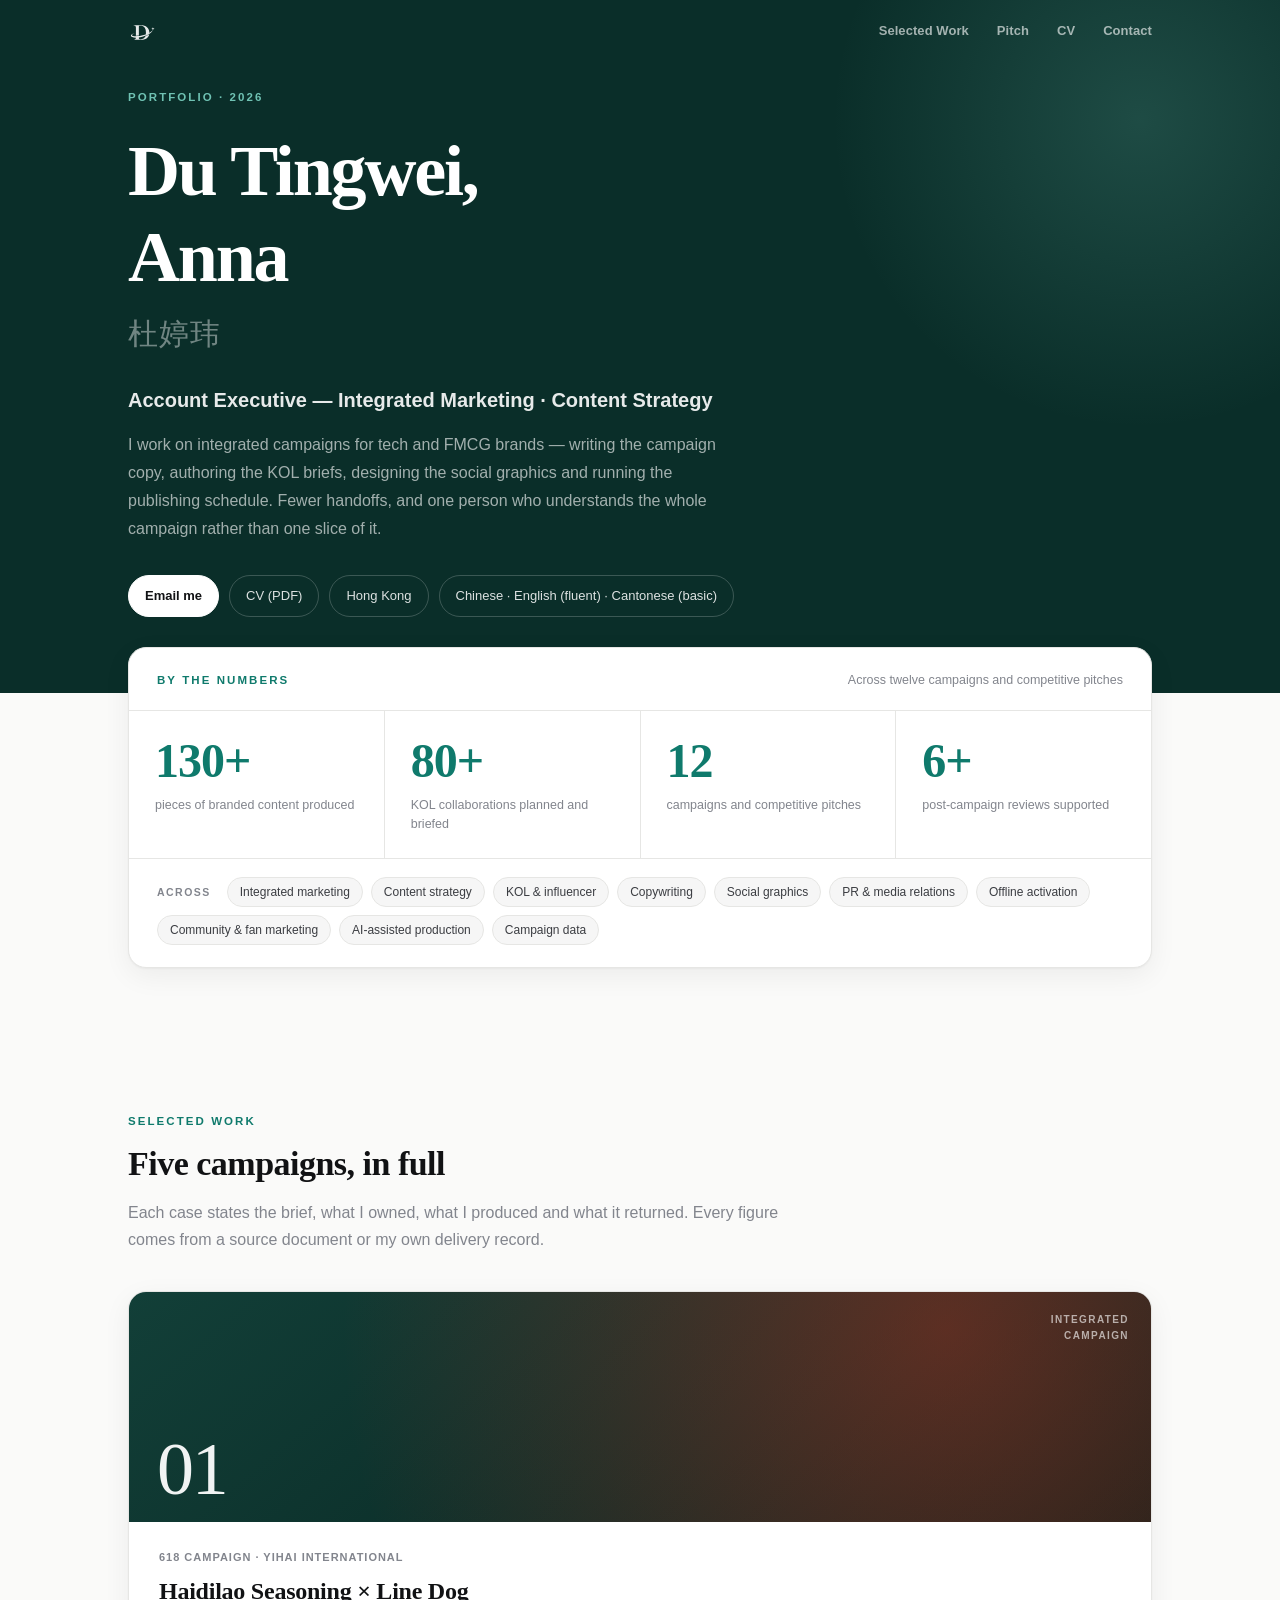
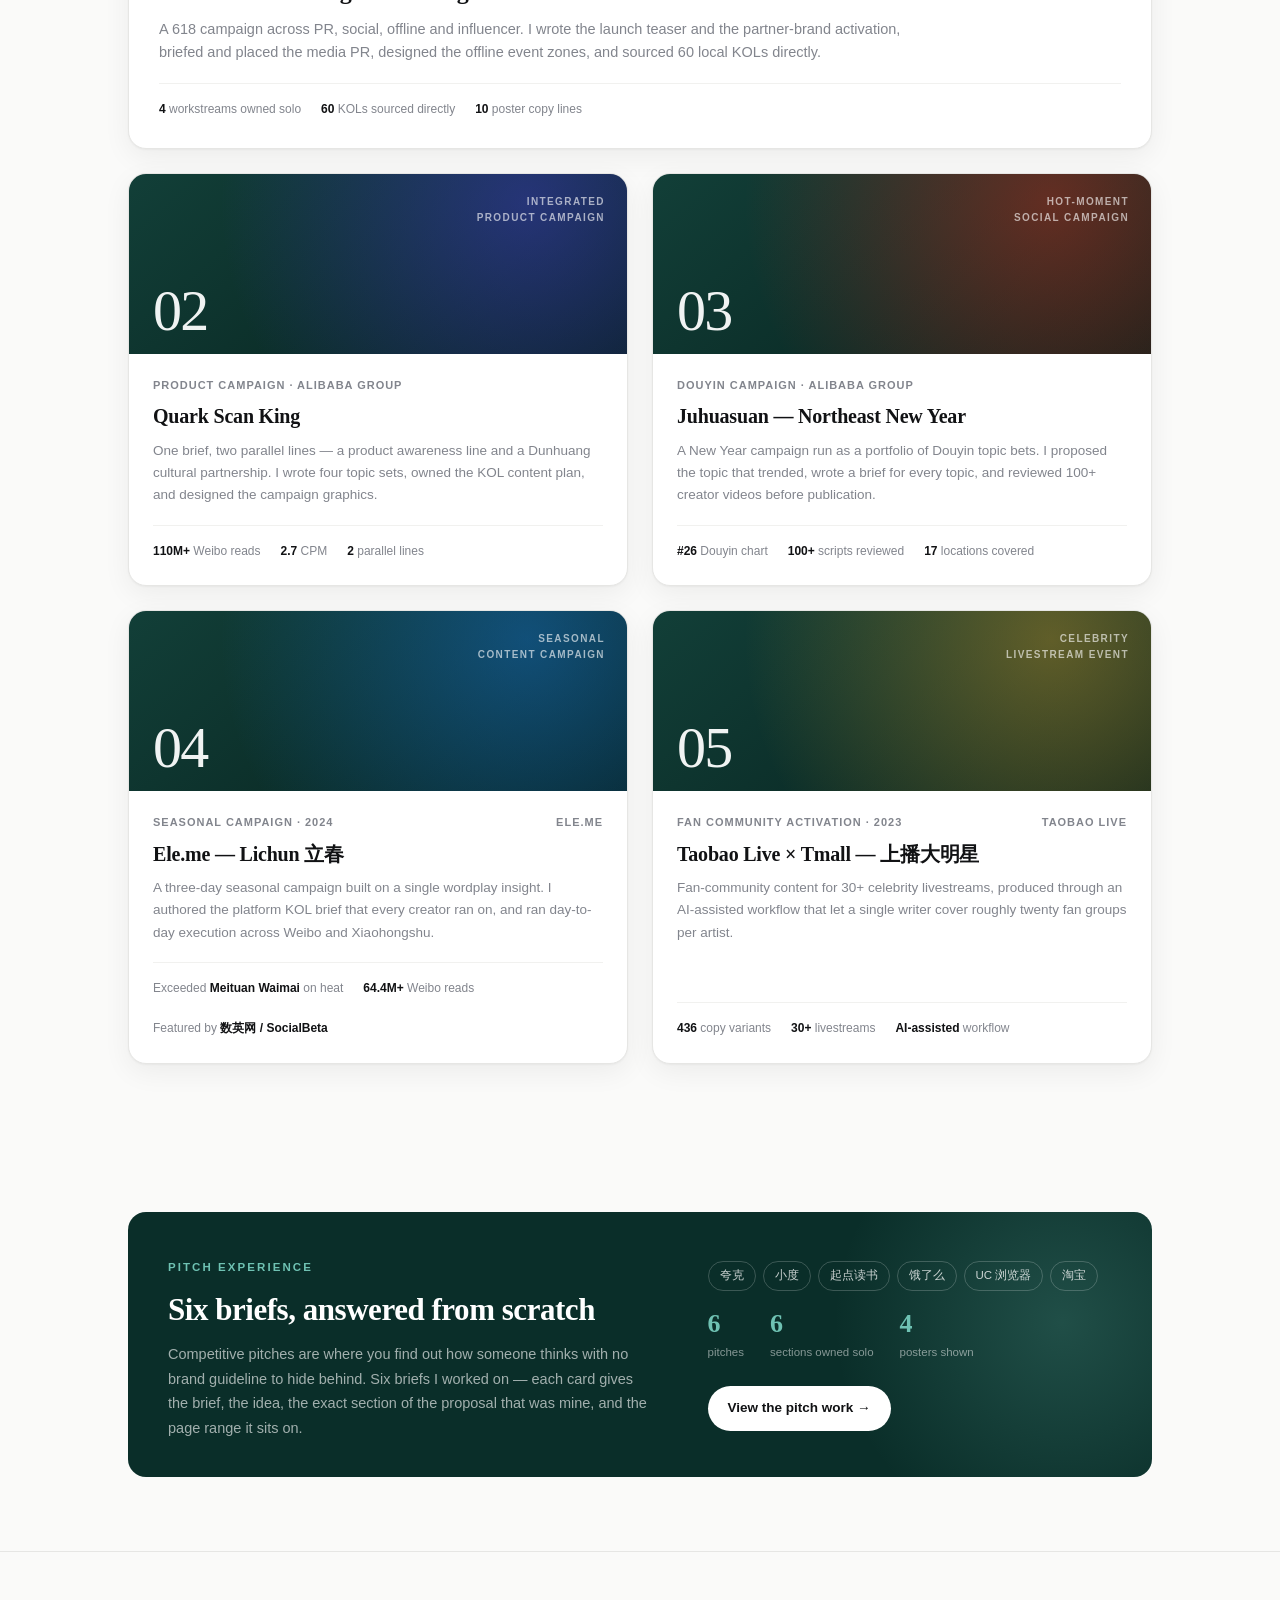
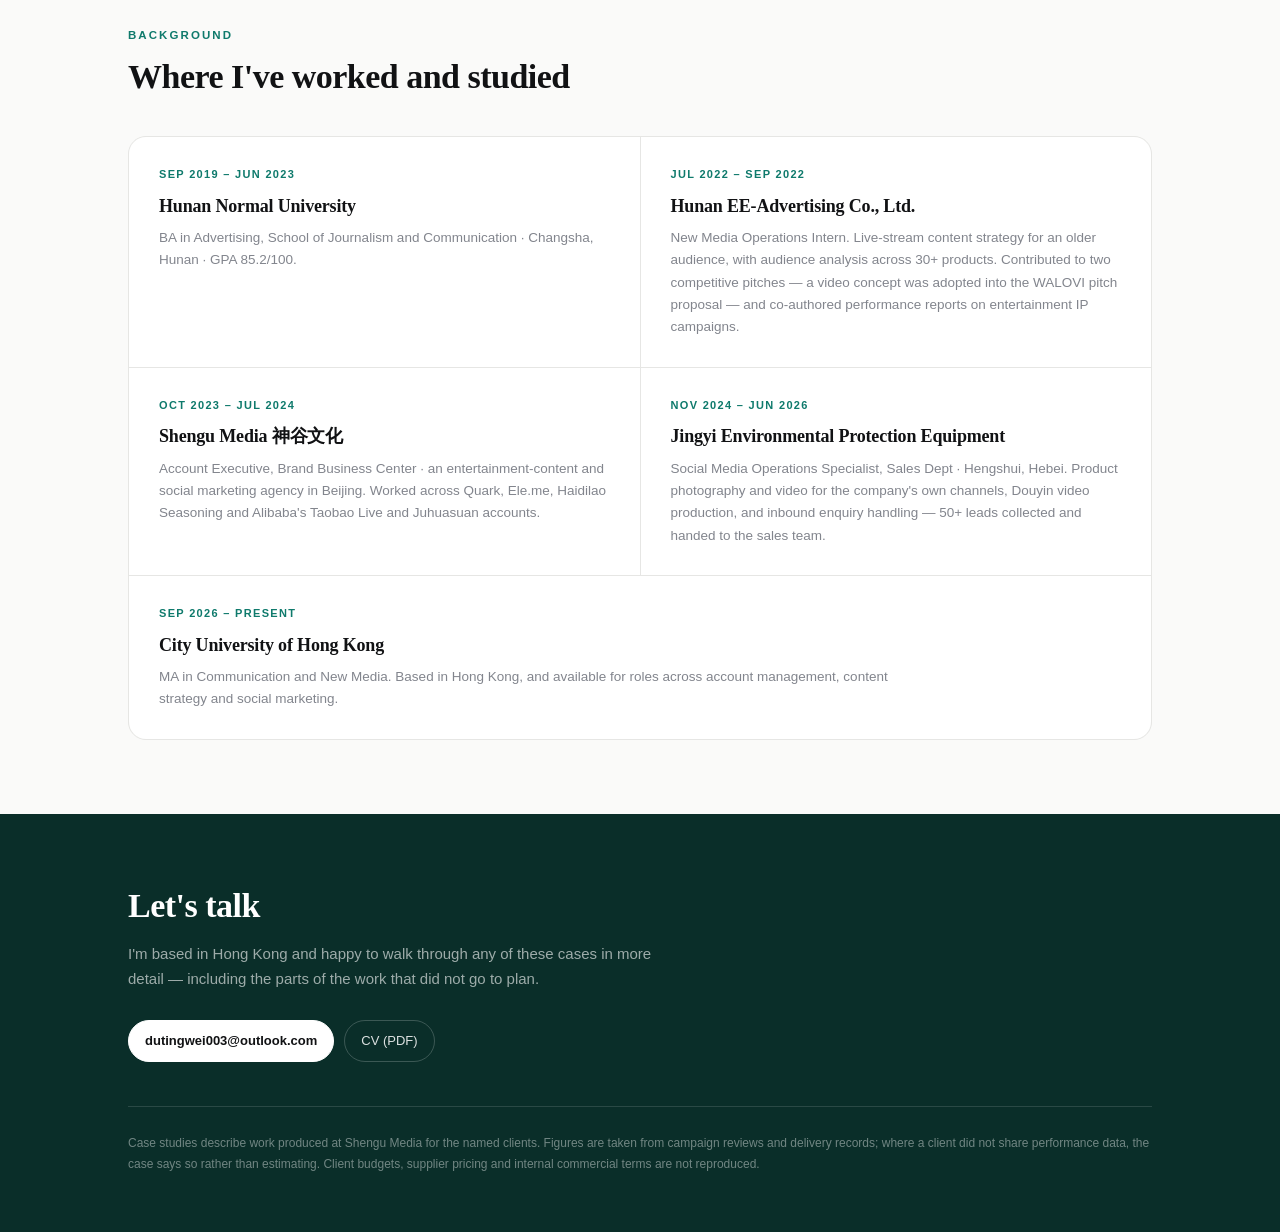
==== website/index.html @ 3f2ba8ce "Add portfolio pages, CV download and SEO metadata" ====
<!DOCTYPE html>
<html lang="en">
<head>
<meta charset="utf-8">
<meta name="viewport" content="width=device-width, initial-scale=1">
<meta name="theme-color" content="#0A2E29">
<title>Du Tingwei, Anna — Integrated Marketing &amp; Content Strategy</title>
<link rel="icon" type="image/svg+xml" href="assets/favicon.svg">
<meta name="description" content="Portfolio of integrated marketing and content strategy work — five campaigns in full, plus six competitive pitches. Based in Hong Kong.">
<link rel="canonical" href="https://fenghuan001.github.io/dtw.pro/">
<meta property="og:url" content="https://fenghuan001.github.io/dtw.pro/">
<meta property="og:type" content="website">
<meta property="og:site_name" content="Du Tingwei, Anna">
<meta property="og:title" content="Du Tingwei, Anna — Integrated Marketing & Content Strategy">
<meta property="og:description" content="Portfolio of integrated marketing and content strategy work — five campaigns in full, plus six competitive pitches. Based in Hong Kong.">
<meta property="og:image" content="https://fenghuan001.github.io/dtw.pro/assets/og-card.jpg">
<meta property="og:image:width" content="1200">
<meta property="og:image:height" content="630">
<meta property="og:image:alt" content="Du Tingwei, Anna — Account Executive, Integrated Marketing and Content Strategy">
<meta name="twitter:card" content="summary_large_image">
<meta name="twitter:title" content="Du Tingwei, Anna — Integrated Marketing & Content Strategy">
<meta name="twitter:description" content="Portfolio of integrated marketing and content strategy work — five campaigns in full, plus six competitive pitches. Based in Hong Kong.">
<meta name="twitter:image" content="https://fenghuan001.github.io/dtw.pro/assets/og-card.jpg">
<style>
:root{
  --bg:#FAFAF9; --ink:#111214; --ink-2:#3B3D42; --muted:#82858D;
  --line:#E6E6E4; --card:#FFFFFF; --accent:#0F7A6C;
  --pine:#0A2E29; --pine-2:#0F3D36; --pine-accent:#0F7A6C; --pine-accent-2:#0A5B50;
  --pine-soft:#E9F3F0; --pine-key:#6FC2B3;
  --radius:18px;

  --shadow:0 1px 2px rgba(17,18,20,.04), 0 8px 28px rgba(17,18,20,.06);
  --font-display:Georgia,'Times New Roman','Microsoft YaHei','PingFang SC','Hiragino Sans GB','Songti SC',serif;
  --font-sans:-apple-system,BlinkMacSystemFont,'Segoe UI','Microsoft YaHei','PingFang SC','Hiragino Sans GB','Noto Sans CJK SC',sans-serif;
}
*,*::before,*::after{box-sizing:border-box}
html{-webkit-text-size-adjust:100%;scroll-behavior:smooth}

body{margin:0;background:var(--bg);color:var(--ink-2);font-family:var(--font-sans);font-size:16px;line-height:1.7;-webkit-font-smoothing:antialiased}
img{max-width:100%;display:block}
.wrap{max-width:1080px;margin:0 auto;padding:0 28px}
h1,h2,h3,h4{font-family:var(--font-display);color:var(--ink);font-weight:700;line-height:1.2;margin:0}
h1{font-size:clamp(38px,6vw,72px);letter-spacing:-.03em}
h2{font-size:clamp(24px,3vw,34px);letter-spacing:-.015em}
h3{font-size:19px;letter-spacing:-.01em}
p{margin:0 0 16px}
.eyebrow{font-family:var(--font-sans);font-size:11.5px;font-weight:700;letter-spacing:.18em;text-transform:uppercase;color:var(--accent)}
section{padding:74px 0}
section+section{border-top:1px solid var(--line)}
.sec-head{margin-bottom:38px}
.sec-head .eyebrow{display:block;margin-bottom:12px}
.sec-head p{max-width:680px;margin-top:14px;color:var(--muted)}

/* ---------- HERO (dark) ---------- */
.hero{background:var(--pine);color:#fff;padding:92px 0 76px;position:relative;overflow:hidden}
.hero::after{content:"";position:absolute;right:-180px;top:-200px;width:640px;height:640px;background:radial-gradient(circle at 50% 50%,rgba(111,194,179,.20),transparent 68%);pointer-events:none}
.hero .eyebrow{color:var(--pine-key);display:block;margin-bottom:20px}
.hero h1{color:#fff;max-width:14ch}
.hero .zh{font-family:var(--font-display);font-size:clamp(20px,2.6vw,30px);color:rgba(255,255,255,.42);margin-top:8px;letter-spacing:.04em}
.role{font-size:clamp(16px,1.9vw,20px);color:rgba(255,255,255,.9);margin-top:26px;font-weight:600;line-height:1.5}
.hero-lede{font-size:16px;color:rgba(255,255,255,.62);max-width:620px;margin-top:16px;line-height:1.75}
.contact{display:flex;flex-wrap:wrap;gap:10px;margin-top:32px}
.contact a,.contact span{
  font-size:13px;padding:9px 16px;border-radius:999px;border:1px solid rgba(255,255,255,.2);
  color:rgba(255,255,255,.86);text-decoration:none;transition:background .2s ease,border-color .2s ease;
}
.contact a:hover{background:rgba(255,255,255,.1);border-color:rgba(255,255,255,.4)}
.contact a.primary{background:#fff;color:var(--ink);border-color:#fff;font-weight:600}
.contact a.primary:hover{background:rgba(255,255,255,.88)}

/* ---------- NUMBERS ---------- */
.numbers{padding:0 0 70px}
.num-band{background:var(--card);border:1px solid var(--line);border-radius:var(--radius);box-shadow:var(--shadow);overflow:hidden;margin-top:-46px}
.num-head{padding:22px 28px 18px;display:flex;justify-content:space-between;align-items:baseline;gap:16px;flex-wrap:wrap}
.num-head .eyebrow{display:block}
.num-head .hint{font-size:12.5px;color:var(--muted)}
.num-grid{display:grid;grid-template-columns:repeat(4,1fr);gap:1px;background:var(--line);border-top:1px solid var(--line);border-bottom:1px solid var(--line)}
.num{background:var(--card);padding:26px 26px 24px}
.num b{display:block;font-family:var(--font-display);font-size:clamp(32px,4.2vw,48px);line-height:1;color:var(--accent);letter-spacing:-.02em}
.num span{display:block;font-size:12.5px;color:var(--muted);line-height:1.55;margin-top:11px}
.num-scope{padding:18px 28px 22px;display:flex;flex-wrap:wrap;gap:8px;align-items:center}
.num-scope .sl{font-size:10.5px;font-weight:700;letter-spacing:.14em;text-transform:uppercase;color:var(--muted);margin-right:8px}
.sc{font-size:12px;padding:5px 12px;border-radius:999px;background:rgba(0,0,0,.035);border:1px solid var(--line);color:var(--ink-2);line-height:1.5}

@media(max-width:900px){
  .wrap{padding:0 22px}
  section{padding:56px 0}
  .hero{padding:68px 0 64px}
  .num-grid{grid-template-columns:1fr 1fr}
  .num-band{margin-top:-34px}
}
@media(max-width:460px){ .num-grid{grid-template-columns:1fr} .num{padding:20px 22px} }
</style>
</head>
<body>
<div id="sp" aria-hidden="true"></div>
<style id="plcss">
.sr-only{position:absolute;width:1px;height:1px;padding:0;overflow:hidden;clip-path:inset(50%)}
#page-loader{position:fixed;inset:0;z-index:1000;display:grid;place-content:center;background:var(--pine);opacity:0;visibility:hidden;pointer-events:none;transition:opacity .42s ease,visibility .42s ease}
#page-loader.show{opacity:1;visibility:visible;pointer-events:auto}
#page-loader::after{content:"";position:absolute;right:-120px;top:-140px;width:420px;height:420px;background:radial-gradient(circle at 50% 50%,rgba(111,194,179,.15),transparent 68%);pointer-events:none}
#page-loader .brand-logo{width:min(44vw,168px);height:auto;display:block;overflow:visible;position:relative}
#pl-star{transform:translate(1117px,479px)}
@media(prefers-reduced-motion:reduce){#page-loader{transition:none}}
@media print{#page-loader{display:none!important}}
</style>
<div id="page-loader">
  <span class="sr-only" role="status">Loading</span>
  <svg class="brand-logo" xmlns="http://www.w3.org/2000/svg" viewBox="0 0 1254 1254" fill="#ffffff" role="img" aria-label="Du Tingwei">
    <defs>
      <clipPath id="pl-lc"><rect x="345" y="760" width="151" height="150"/></clipPath>
      <clipPath id="pl-rc"><rect x="750" y="600" width="240" height="270"/></clipPath>
      <mask id="pl-os" maskUnits="userSpaceOnUse" x="0" y="0" width="1254" height="1254" style="mask-type:luminance">
        <rect width="1254" height="1254" fill="white"/>
        <path clip-path="url(#pl-lc)" d="M 351 815 C 544 817 864 743 1027 616" fill="none" stroke="black" stroke-width="36"/>
        <path clip-path="url(#pl-rc)" d="M 351 883 C 577 888 912 773 1058 630" fill="none" stroke="black" stroke-width="36"/>
      </mask>
    </defs>
    <path mask="url(#pl-os)" fill-rule="evenodd" d="M 252 325 L 578 325 C 808 325 950 444 956 650 C 961 854 832 978 590 978 L 249 978 L 249 971 C 327 957 354 938 354 869 L 354 423 C 354 362 330 341 252 333 Z M 487 398 L 487 891 C 487 936 508 952 575 952 C 717 952 803 857 803 652 C 803 450 717 347 579 347 L 528 347 C 497 347 487 362 487 398 Z"/>
    <path d="M 341 644 C 236 683 132 735 129 786 C 123 849 218 881 351 883 C 577 888 912 773 1058 630 C 1088 599 1099 566 1101 538 C 1083 569 1058 591 1027 616 C 864 743 544 817 351 815 C 244 814 183 806 178 782 C 171 752 244 694 336 651 Q 342 648 341 644 Z"/>
    <g id="pl-star"><g transform="translate(-1117 -479)"><path d="M 1117 403 C 1109 458 1099 469 1045 478 C 1098 485 1109 498 1117 551 C 1125 498 1136 486 1190 479 C 1136 471 1126 458 1117 403 Z"/></g></g>
  </svg>
</div>
<script>
(function(){
  var loader = document.getElementById('page-loader');
  if(!loader) return;
  var star = document.getElementById('pl-star');
  var reduce = window.matchMedia ? matchMedia('(prefers-reduced-motion: reduce)') : { matches:false };
  var ORBIT = 1600, GRACE = 420;
  var route = document.createElementNS('http://www.w3.org/2000/svg','path');
  route.setAttribute('d','M1117 479 C1060 310 330 510 155 780 C85 965 1080 790 1117 479 Z');
  var len = 0; try { len = route.getTotalLength(); } catch(e){}
  var frame = 0, showAt = 0, ready = false, shown = false, finishAt = Infinity;

  function rest(){ if(star) star.style.transform = 'translate(1117px,479px)'; }
  function hide(){
    if(!shown){ loader.style.display = 'none'; document.body.setAttribute('aria-busy','false'); return; }
    shown = false; cancelAnimationFrame(frame); rest();
    loader.classList.remove('show');
    document.body.setAttribute('aria-busy','false');
  }
  function tick(now){
    if(!shown) return;
    if(reduce.matches){ rest(); if(ready) hide(); else frame = requestAnimationFrame(tick); return; }
    if(ready && now >= finishAt){ hide(); return; }
    if(len){
      var p = route.getPointAtLength(((now - showAt) % ORBIT) / ORBIT * len);
      star.style.transform = 'translate(' + p.x + 'px,' + p.y + 'px)';
    }
    frame = requestAnimationFrame(tick);
  }
  function show(){
    if(shown || ready) return;
    shown = true; showAt = performance.now();
    loader.classList.add('show');
    document.body.setAttribute('aria-busy','true');
    if(reduce.matches) rest(); else frame = requestAnimationFrame(tick);
  }
  function done(){
    ready = true;
    if(!shown){ loader.style.display = 'none'; document.body.setAttribute('aria-busy','false'); return; }
    // let the star finish the orbit it is currently on, rather than cutting it off
    var el = performance.now() - showAt;
    finishAt = showAt + Math.max(1, Math.ceil(el / ORBIT)) * ORBIT;
    if(reduce.matches) hide(); else frame = requestAnimationFrame(tick);
  }
  window.finishLogoLoading = done;

  // only appear when the page is actually slow
  setTimeout(function(){ if(!ready) show(); }, GRACE);
  if(document.readyState === 'complete') done();
  else window.addEventListener('load', done, { once:true });
  document.addEventListener('visibilitychange', function(){ if(!document.hidden && shown && ready) hide(); });
})();
</script>
<style id="uibar">#sp{position:fixed;top:0;left:0;height:3px;width:0;background:linear-gradient(90deg,var(--pine-accent),var(--pine-key));z-index:999;pointer-events:none;transition:width .08s linear}
@media print{#sp{display:none!important}.footer{background:#fff!important;border-top:1px solid #ccc!important}}</style>
<style id="tbcss">
:root{--tb-h:58px;--tb-ink:#ffffff}
html{scroll-behavior:smooth}
[id]{scroll-margin-top:calc(var(--tb-h) + 18px)}
#tb{position:fixed;top:3px;left:0;right:0;z-index:120;transition:background .3s ease,box-shadow .3s ease}
#tb .in{max-width:1080px;margin:0 auto;padding:0 28px;height:var(--tb-h);display:flex;align-items:center;justify-content:space-between;gap:20px}
#tb .brand{display:flex;align-items:center;gap:11px;color:var(--tb-ink);text-decoration:none;flex:0 0 auto;opacity:.9;transition:opacity .2s ease}
#tb a.brand:hover{opacity:1}
#tb .mark{display:block;width:28px;height:28px;color:var(--tb-ink);transition:transform .45s cubic-bezier(.3,.9,.3,1)}
#tb a.brand:hover .mark{transform:rotate(-10deg)}
#tb .nav{display:flex;align-items:center;gap:clamp(13px,2.6vw,28px);font-size:13px;font-weight:600;letter-spacing:.005em}
#tb .nav a{color:var(--tb-ink);opacity:.62;text-decoration:none;padding:5px 0;border-bottom:1.5px solid transparent;transition:opacity .18s ease,border-color .18s ease;white-space:nowrap}
#tb .nav a:hover{opacity:1;border-bottom-color:currentColor}
#tb.stuck{background:var(--pine);box-shadow:0 1px 0 rgba(0,0,0,.16),0 8px 26px rgba(10,46,41,.22)}
#tb.stuck .brand,#tb.stuck .nav a{color:#fff}
#tb.stuck .nav a{opacity:.72}
#tb.stuck .nav a:hover{opacity:1}
.hero{padding-top:calc(var(--tb-h) + 30px)}
@media(max-width:520px){ #tb .in{padding:0 20px;gap:12px} #tb .mark{width:24px;height:24px} #tb .nav{font-size:12px} #tb .nav a{padding:4px 0} }
@media print{ #tb{display:none!important} .hero{padding-top:0!important} }
</style>
<div id="tb">
  <div class="in">
    <span class="brand" role="img" aria-label="Du Tingwei — personal mark"><svg class="mark" viewBox="0 0 1254 1254" fill="currentColor" aria-hidden="true" focusable="false"><defs><clipPath id="tbm-l"><rect x="345" y="760" width="151" height="150"/></clipPath><clipPath id="tbm-r"><rect x="750" y="600" width="240" height="270"/></clipPath><mask id="tbm-o" maskUnits="userSpaceOnUse" x="0" y="0" width="1254" height="1254" style="mask-type:luminance"><rect width="1254" height="1254" fill="white"/><path clip-path="url(#tbm-l)" d="M 351 815 C 544 817 864 743 1027 616" fill="none" stroke="black" stroke-width="36"/><path clip-path="url(#tbm-r)" d="M 351 883 C 577 888 912 773 1058 630" fill="none" stroke="black" stroke-width="36"/></mask></defs><path mask="url(#tbm-o)" fill-rule="evenodd" d="M 252 325 L 578 325 C 808 325 950 444 956 650 C 961 854 832 978 590 978 L 249 978 L 249 971 C 327 957 354 938 354 869 L 354 423 C 354 362 330 341 252 333 Z M 487 398 L 487 891 C 487 936 508 952 575 952 C 717 952 803 857 803 652 C 803 450 717 347 579 347 L 528 347 C 497 347 487 362 487 398 Z"/><path d="M 341 644 C 236 683 132 735 129 786 C 123 849 218 881 351 883 C 577 888 912 773 1058 630 C 1088 599 1099 566 1101 538 C 1083 569 1058 591 1027 616 C 864 743 544 817 351 815 C 244 814 183 806 178 782 C 171 752 244 694 336 651 Q 342 648 341 644 Z"/><path d="M 1117 403 C 1109 458 1099 469 1045 478 C 1098 485 1109 498 1117 551 C 1125 498 1136 486 1190 479 C 1136 471 1126 458 1117 403 Z"/></svg></span>
    <nav class="nav" aria-label="Main">
      <a href="#work">Selected Work</a>
      <a href="pitch-experience.html">Pitch</a>
      <a href="anna-du-cv.pdf" download>CV</a>
      <a href="#contact">Contact</a>
    </nav>
  </div>
</div>
<script>
(function(){
  function init(){
    var tb = document.getElementById('tb');
    var hero = document.querySelector('.hero');
    if(!tb || !hero) return;
    var h = 0;
    function measure(){ h = hero.offsetHeight; }
    function upd(){
      if(window.scrollY > h - 74) tb.classList.add('stuck');
      else tb.classList.remove('stuck');
    }
    measure(); upd();
    window.addEventListener('scroll', upd, { passive:true });
    window.addEventListener('resize', function(){ measure(); upd(); });
  }
  if(document.readyState === 'loading') document.addEventListener('DOMContentLoaded', init);
  else init();
})();
</script>

<style>
/* ---------- CASE CARDS ---------- */
.cases{display:grid;grid-template-columns:1fr 1fr;gap:24px}
.case{display:flex;flex-direction:column;background:var(--card);border:1px solid var(--line);border-radius:var(--radius);overflow:hidden;box-shadow:var(--shadow);text-decoration:none;color:inherit;transition:transform .25s ease, box-shadow .25s ease}
.case:hover{transform:translateY(-3px);box-shadow:0 2px 4px rgba(17,18,20,.05), 0 18px 44px rgba(17,18,20,.11)}
.case.pending{cursor:default}
.case.pending:hover{transform:none;box-shadow:var(--shadow)}
.case-thumb{height:180px;position:relative;background:linear-gradient(140deg,#123F38,#06201C);overflow:hidden}
.case-thumb::before{content:"";position:absolute;inset:0;background:radial-gradient(circle at 80% 16%, var(--tint), transparent 72%)}
.case-num{position:absolute;left:24px;bottom:14px;font-family:var(--font-display);font-size:58px;line-height:1;color:rgba(255,255,255,.94);letter-spacing:-.03em;z-index:2}
.case-tag{position:absolute;right:22px;top:20px;font-size:10px;font-weight:700;letter-spacing:.14em;text-transform:uppercase;color:rgba(255,255,255,.62);z-index:2;text-align:right;max-width:52%;line-height:1.6}
.case-body{padding:22px 24px 24px;flex:1;display:flex;flex-direction:column}
.case-meta{font-size:11px;letter-spacing:.09em;text-transform:uppercase;color:var(--muted);font-weight:700;margin-bottom:9px;display:flex;justify-content:space-between;gap:12px;align-items:baseline}
.case-meta .soon{color:var(--accent);background:rgba(15,122,108,.10);padding:3px 9px;border-radius:999px;letter-spacing:.08em}
.case-body h3{font-size:20px;margin-bottom:10px;line-height:1.32}
.case-body p{font-size:13.5px;color:var(--muted);line-height:1.65;margin:0 0 18px;flex:1}
.case-stats{display:flex;gap:20px;flex-wrap:wrap;padding-top:15px;border-top:1px solid #F1F1EF}
.case-stats span{font-size:12px;color:var(--muted)}
.case-stats b{color:var(--ink);font-weight:700}
.case.wide{grid-column:1 / -1}
@media(min-width:901px){ .case.wide .case-thumb{height:150px} }

/* ---------- BACKGROUND ---------- */
.bg-grid{display:grid;grid-template-columns:1fr 1fr;gap:1px;background:var(--line);border:1px solid var(--line);border-radius:var(--radius);overflow:hidden}
.bg-item{background:var(--card);padding:28px 30px}
.bg-when{font-size:11px;letter-spacing:.12em;text-transform:uppercase;color:var(--accent);font-weight:700;margin-bottom:12px}
.bg-item h3{margin-bottom:10px;font-size:18px}
.bg-item p{font-size:13.5px;color:var(--muted);margin:0;line-height:1.65}
/* odd number of entries: let the last card span the full width instead of
   leaving an empty cell, which would show the grid's 1px line colour as a block */
.bg-item:last-child:nth-child(odd){grid-column:1 / -1}
.bg-item:last-child:nth-child(odd) p{max-width:780px}

/* ---------- FOOTER ---------- */
.foot{background:var(--pine);color:#fff;padding:72px 0 56px;margin-top:0}
.foot h2{color:#fff;margin-bottom:14px}
.foot .lead{color:rgba(255,255,255,.6);max-width:560px;font-size:15px;margin-bottom:28px}
.foot .contact{margin-top:0}
.foot .fine{margin-top:44px;padding-top:26px;border-top:1px solid rgba(255,255,255,.13);font-size:12px;color:rgba(255,255,255,.42);line-height:1.8}

@media(max-width:900px){
  .cases{grid-template-columns:1fr}
  .bg-grid{grid-template-columns:1fr}
}
.print-only{display:none}
@media print{
  .case,.bg-item,.num-band{opacity:1 !important;transform:none !important}
  .hero,.foot{background:#fff !important;color:#111 !important}
  .hero h1,.hero .zh,.foot h2{color:#111 !important}
  .hero-lede,.role,.foot .lead{color:#444 !important}
  .contact a,.contact span{color:#111 !important;border-color:rgba(17,18,20,.28) !important}
  .contact a.primary{background:#111 !important;border-color:#111 !important;color:#fff !important}
  .foot .fine{color:#666 !important;border-top-color:rgba(17,18,20,.15) !important}
  .print-only{display:inline !important}
  .hero .contact a.primary{display:none !important}
  .case-thumb,.foot,.hero{break-inside:avoid}
}
</style>

<header class="hero">
  <div class="wrap">
    <span class="eyebrow">Portfolio · 2026</span>
    <h1>Du Tingwei, Anna</h1>
    <div class="zh">杜婷玮</div>
    <div class="role">Account Executive — Integrated Marketing · Content Strategy</div>
    <p class="hero-lede">I work on integrated campaigns for tech and FMCG brands — writing the campaign copy, authoring the KOL briefs, designing the social graphics and running the publishing schedule. Fewer handoffs, and one person who understands the whole campaign rather than one slice of it.</p>
    <div class="contact">
      <a class="primary" href="mailto:dutingwei003@outlook.com">Email me</a>
      <span class="print-only">dutingwei003@outlook.com</span>
      <a href="anna-du-cv.pdf" download>CV (PDF)</a>
      <span>Hong Kong</span>
      <span>Chinese · English (fluent) · Cantonese (basic)</span>
    </div>
  </div>
</header>

<section class="numbers">
  <div class="wrap">
    <div class="num-band">
      <div class="num-head">
        <span class="eyebrow">By the numbers</span>
        <span class="hint">Across twelve campaigns and competitive pitches</span>
      </div>
      <div class="num-grid">
        <div class="num"><b>130+</b><span>pieces of branded content produced</span></div>
        <div class="num"><b>80+</b><span>KOL collaborations planned and briefed</span></div>
        <div class="num"><b>12</b><span>campaigns and competitive pitches</span></div>
        <div class="num"><b>6+</b><span>post-campaign reviews supported</span></div>
      </div>
      <div class="num-scope">
        <span class="sl">Across</span>
        <span class="sc">Integrated marketing</span>
        <span class="sc">Content strategy</span>
        <span class="sc">KOL &amp; influencer</span>
        <span class="sc">Copywriting</span>
        <span class="sc">Social graphics</span>
        <span class="sc">PR &amp; media relations</span>
        <span class="sc">Offline activation</span>
        <span class="sc">Community &amp; fan marketing</span>
        <span class="sc">AI-assisted production</span>
        <span class="sc">Campaign data</span>
      </div>
    </div>
  </div>
</section>
<style>
.case.feature{grid-column:1 / -1}
.case.feature .case-thumb{height:230px}
.case.feature .case-num{font-size:74px;left:28px;bottom:16px}
.case.feature .case-body{padding:26px 30px 28px}
.case.feature .case-body h3{font-size:24px}
.case.feature .case-body p{font-size:14.5px;max-width:760px}
@media(max-width:900px){ .case.feature .case-thumb{height:180px} .case.feature .case-num{font-size:56px} }
</style>

<section id="work">
  <div class="wrap">
    <div class="sec-head">
      <span class="eyebrow">Selected Work</span>
      <h2>Five campaigns, in full</h2>
      <p>Each case states the brief, what I owned, what I produced and what it returned. Every figure comes from a source document or my own delivery record.</p>
    </div>

    <div class="cases">

      <a class="case feature" href="haidilao-case.html">
        <div class="case-thumb" style="--tint:rgba(216,53,31,.40)">
          <span class="case-tag">Integrated<br>Campaign</span>
          <span class="case-num">01</span>
        </div>
        <div class="case-body">
          <div class="case-meta"><span>618 campaign · Yihai International</span></div>
          <h3>Haidilao Seasoning × Line Dog</h3>
          <p>A 618 campaign across PR, social, offline and influencer. I wrote the launch teaser and the partner-brand activation, briefed and placed the media PR, designed the offline event zones, and sourced 60 local KOLs directly.</p>
          <div class="case-stats">
            <span><b>4</b> workstreams owned solo</span>
            <span><b>60</b> KOLs sourced directly</span>
            <span><b>10</b> poster copy lines</span>
          </div>
        </div>
      </a>

      <a class="case" href="quark-scan-king-case.html">
        <div class="case-thumb" style="--tint:rgba(75,63,230,.42)">
          <span class="case-tag">Integrated<br>Product Campaign</span>
          <span class="case-num">02</span>
        </div>
        <div class="case-body">
          <div class="case-meta"><span>Product campaign · Alibaba Group</span></div>
          <h3>Quark Scan King</h3>
          <p>One brief, two parallel lines — a product awareness line and a Dunhuang cultural partnership. I wrote four topic sets, owned the KOL content plan, and designed the campaign graphics.</p>
          <div class="case-stats">
            <span><b>110M+</b> Weibo reads</span>
            <span><b>2.7</b> CPM</span>
            <span><b>2</b> parallel lines</span>
          </div>
        </div>
      </a>

      <a class="case" href="juhuasuan-case.html">
        <div class="case-thumb" style="--tint:rgba(222,47,27,.42)">
          <span class="case-tag">Hot-moment<br>Social Campaign</span>
          <span class="case-num">03</span>
        </div>
        <div class="case-body">
          <div class="case-meta"><span>Douyin campaign · Alibaba Group</span></div>
          <h3>Juhuasuan — Northeast New Year</h3>
          <p>A New Year campaign run as a portfolio of Douyin topic bets. I proposed the topic that trended, wrote a brief for every topic, and reviewed 100+ creator videos before publication.</p>
          <div class="case-stats">
            <span><b>#26</b> Douyin chart</span>
            <span><b>100+</b> scripts reviewed</span>
            <span><b>17</b> locations covered</span>
          </div>
        </div>
      </a>

      <a class="case" href="eleme-lichun-case.html">
        <div class="case-thumb" style="--tint:rgba(26,127,232,.42)">
          <span class="case-tag">Seasonal<br>Content Campaign</span>
          <span class="case-num">04</span>
        </div>
        <div class="case-body">
          <div class="case-meta"><span>Seasonal campaign · 2024</span><span>Ele.me</span></div>
          <h3>Ele.me — Lichun 立春</h3>
          <p>A three-day seasonal campaign built on a single wordplay insight. I authored the platform KOL brief that every creator ran on, and ran day-to-day execution across Weibo and Xiaohongshu.</p>
          <div class="case-stats">
            <span>Exceeded <b>Meituan Waimai</b> on heat</span>
            <span><b>64.4M+</b> Weibo reads</span>
            <span>Featured by <b>数英网 / SocialBeta</b></span>
          </div>
        </div>
      </a>

      <a class="case" href="taobao-live-case.html">
        <div class="case-thumb" style="--tint:rgba(200,154,43,.45)">
          <span class="case-tag">Celebrity<br>Livestream Event</span>
          <span class="case-num">05</span>
        </div>
        <div class="case-body">
          <div class="case-meta"><span>Fan community activation · 2023</span><span>Taobao Live</span></div>
          <h3>Taobao Live × Tmall — 上播大明星</h3>
          <p>Fan-community content for 30+ celebrity livestreams, produced through an AI-assisted workflow that let a single writer cover roughly twenty fan groups per artist.</p>
          <div class="case-stats">
            <span><b>436</b> copy variants</span>
            <span><b>30+</b> livestreams</span>
            <span><b>AI-assisted</b> workflow</span>
          </div>
        </div>
      </a>

    </div>
  </div>
</section>

<style>
/* ---------- PITCH BAND ---------- */
.pitch-band{background:var(--pine);color:#fff;border-radius:var(--radius);padding:40px 40px 36px;display:grid;grid-template-columns:1.25fr 1fr;gap:34px;align-items:center;position:relative;overflow:hidden}
.pitch-band::after{content:"";position:absolute;right:-140px;top:-120px;width:460px;height:460px;background:radial-gradient(circle at 50% 50%,rgba(111,194,179,.22),transparent 70%);pointer-events:none}
.pitch-band .pb-l{position:relative;z-index:2}
.pitch-band .eyebrow{color:var(--pine-key)}
.pitch-band h2{color:#fff;margin:12px 0 14px;font-size:clamp(22px,2.9vw,31px)}
.pitch-band p{color:rgba(255,255,255,.62);font-size:14.5px;line-height:1.7;margin:0;max-width:480px}
.pitch-band .pb-r{position:relative;z-index:2}
.pb-clients{display:flex;flex-wrap:wrap;gap:7px;margin-bottom:20px}
.pb-clients span{font-size:11.5px;padding:5px 11px;border-radius:999px;border:1px solid rgba(255,255,255,.2);color:rgba(255,255,255,.78);line-height:1.5}
.pb-stats{display:flex;gap:26px;flex-wrap:wrap;margin-bottom:22px}
.pb-stats div b{display:block;font-family:var(--font-display);font-size:26px;color:var(--pine-key);line-height:1}
.pb-stats div span{font-size:11.5px;color:rgba(255,255,255,.5)}
.pb-link{display:inline-block;font-size:13.5px;font-weight:700;color:var(--ink);background:#fff;padding:11px 20px;border-radius:999px;text-decoration:none}
.pb-link:hover{background:rgba(255,255,255,.88)}
@media(max-width:900px){ .pitch-band{grid-template-columns:1fr;padding:32px 26px 30px;gap:26px} }
@media print{ .pitch-band{background:#fff !important;color:#111 !important;border:1px solid #ccc} .pitch-band h2{color:#111 !important} .pitch-band p{color:#444 !important} .pitch-band .eyebrow{color:#0A5B50 !important} .pb-clients span{color:#333 !important;border-color:#bbb !important} .pb-stats div span{color:#666 !important} .pb-link{background:#111 !important;color:#fff !important} }
</style>

<section>
  <div class="wrap">
    <div class="pitch-band">
      <div class="pb-l">
        <span class="eyebrow">Pitch Experience</span>
        <h2>Six briefs, answered from scratch</h2>
        <p>Competitive pitches are where you find out how someone thinks with no brand guideline to hide behind. Six briefs I worked on — each card gives the brief, the idea, the exact section of the proposal that was mine, and the page range it sits on.</p>
      </div>
      <div class="pb-r">
        <div class="pb-clients">
          <span>夸克</span><span>小度</span><span>起点读书</span><span>饿了么</span><span>UC 浏览器</span><span>淘宝</span>
        </div>
        <div class="pb-stats">
          <div><b>6</b><span>pitches</span></div>
          <div><b>6</b><span>sections owned solo</span></div>
          <div><b>4</b><span>posters shown</span></div>
        </div>
        <a class="pb-link" href="pitch-experience.html">View the pitch work →</a>
      </div>
    </div>
  </div>
</section>
<section>
  <div class="wrap">
    <div class="sec-head">
      <span class="eyebrow">Background</span>
      <h2>Where I've worked and studied</h2>
    </div>
    <div class="bg-grid">
      <div class="bg-item">
        <div class="bg-when">Sep 2019 – Jun 2023</div>
        <h3>Hunan Normal University</h3>
        <p>BA in Advertising, School of Journalism and Communication · Changsha, Hunan · GPA 85.2/100.</p>
      </div>
      <div class="bg-item">
        <div class="bg-when">Jul 2022 – Sep 2022</div>
        <h3>Hunan EE-Advertising Co., Ltd.</h3>
        <p>New Media Operations Intern. Live-stream content strategy for an older audience, with audience analysis across 30+ products. Contributed to two competitive pitches — a video concept was adopted into the WALOVI pitch proposal — and co-authored performance reports on entertainment IP campaigns.</p>
      </div>
      <div class="bg-item">
        <div class="bg-when">Oct 2023 – Jul 2024</div>
        <h3>Shengu Media 神谷文化</h3>
        <p>Account Executive, Brand Business Center · an entertainment-content and social marketing agency in Beijing. Worked across Quark, Ele.me, Haidilao Seasoning and Alibaba's Taobao Live and Juhuasuan accounts.</p>
      </div>
      <div class="bg-item">
        <div class="bg-when">Nov 2024 – Jun 2026</div>
        <h3>Jingyi Environmental Protection Equipment</h3>
        <p>Social Media Operations Specialist, Sales Dept · Hengshui, Hebei. Product photography and video for the company's own channels, Douyin video production, and inbound enquiry handling — 50+ leads collected and handed to the sales team.</p>
      </div>
      <div class="bg-item">
        <div class="bg-when">Sep 2026 – Present</div>
        <h3>City University of Hong Kong</h3>
        <p>MA in Communication and New Media. Based in Hong Kong, and available for roles across account management, content strategy and social marketing.</p>
      </div>
    </div>
  </div>
</section>

<footer class="foot" id="contact">
  <div class="wrap">
    <h2>Let's talk</h2>
    <p class="lead">I'm based in Hong Kong and happy to walk through any of these cases in more detail — including the parts of the work that did not go to plan.</p>
    <div class="contact">
      <a class="primary" href="mailto:dutingwei003@outlook.com">dutingwei003@outlook.com</a>
      <a href="anna-du-cv.pdf" download>CV (PDF)</a>
    </div>
    <div class="fine">
      Case studies describe work produced at Shengu Media for the named clients. Figures are taken from campaign reviews and delivery records; where a client did not share performance data, the case says so rather than estimating. Client budgets, supplier pricing and internal commercial terms are not reproduced.
    </div>
  </div>
</footer>

<script>
(function(){
  var targets = document.querySelectorAll('.num-band, .case, .bg-item');
  if(!('IntersectionObserver' in window)) return;
  for(var i=0;i<targets.length;i++){
    targets[i].style.opacity = '0';
    targets[i].style.transform = 'translateY(16px)';
    targets[i].style.transition = 'opacity .55s ease, transform .55s ease';
  }
  var io = new IntersectionObserver(function(entries){
    entries.forEach(function(e){
      if(e.isIntersecting){ e.target.style.opacity='1'; e.target.style.transform='translateY(0)'; io.unobserve(e.target); }
    });
  },{threshold:.08, rootMargin:'0px 0px -40px 0px'});
  for(var j=0;j<targets.length;j++){ io.observe(targets[j]); }
})();
</script>
<script>(function(){var e=document.getElementById("sp");if(!e)return;function u(){var h=document.documentElement.scrollHeight-window.innerHeight;e.style.width=(h>0?(window.pageYOffset/h)*100:0)+"%";}window.addEventListener("scroll",u,{passive:true});window.addEventListener("resize",u);u();})();</script>
</body>
</html>
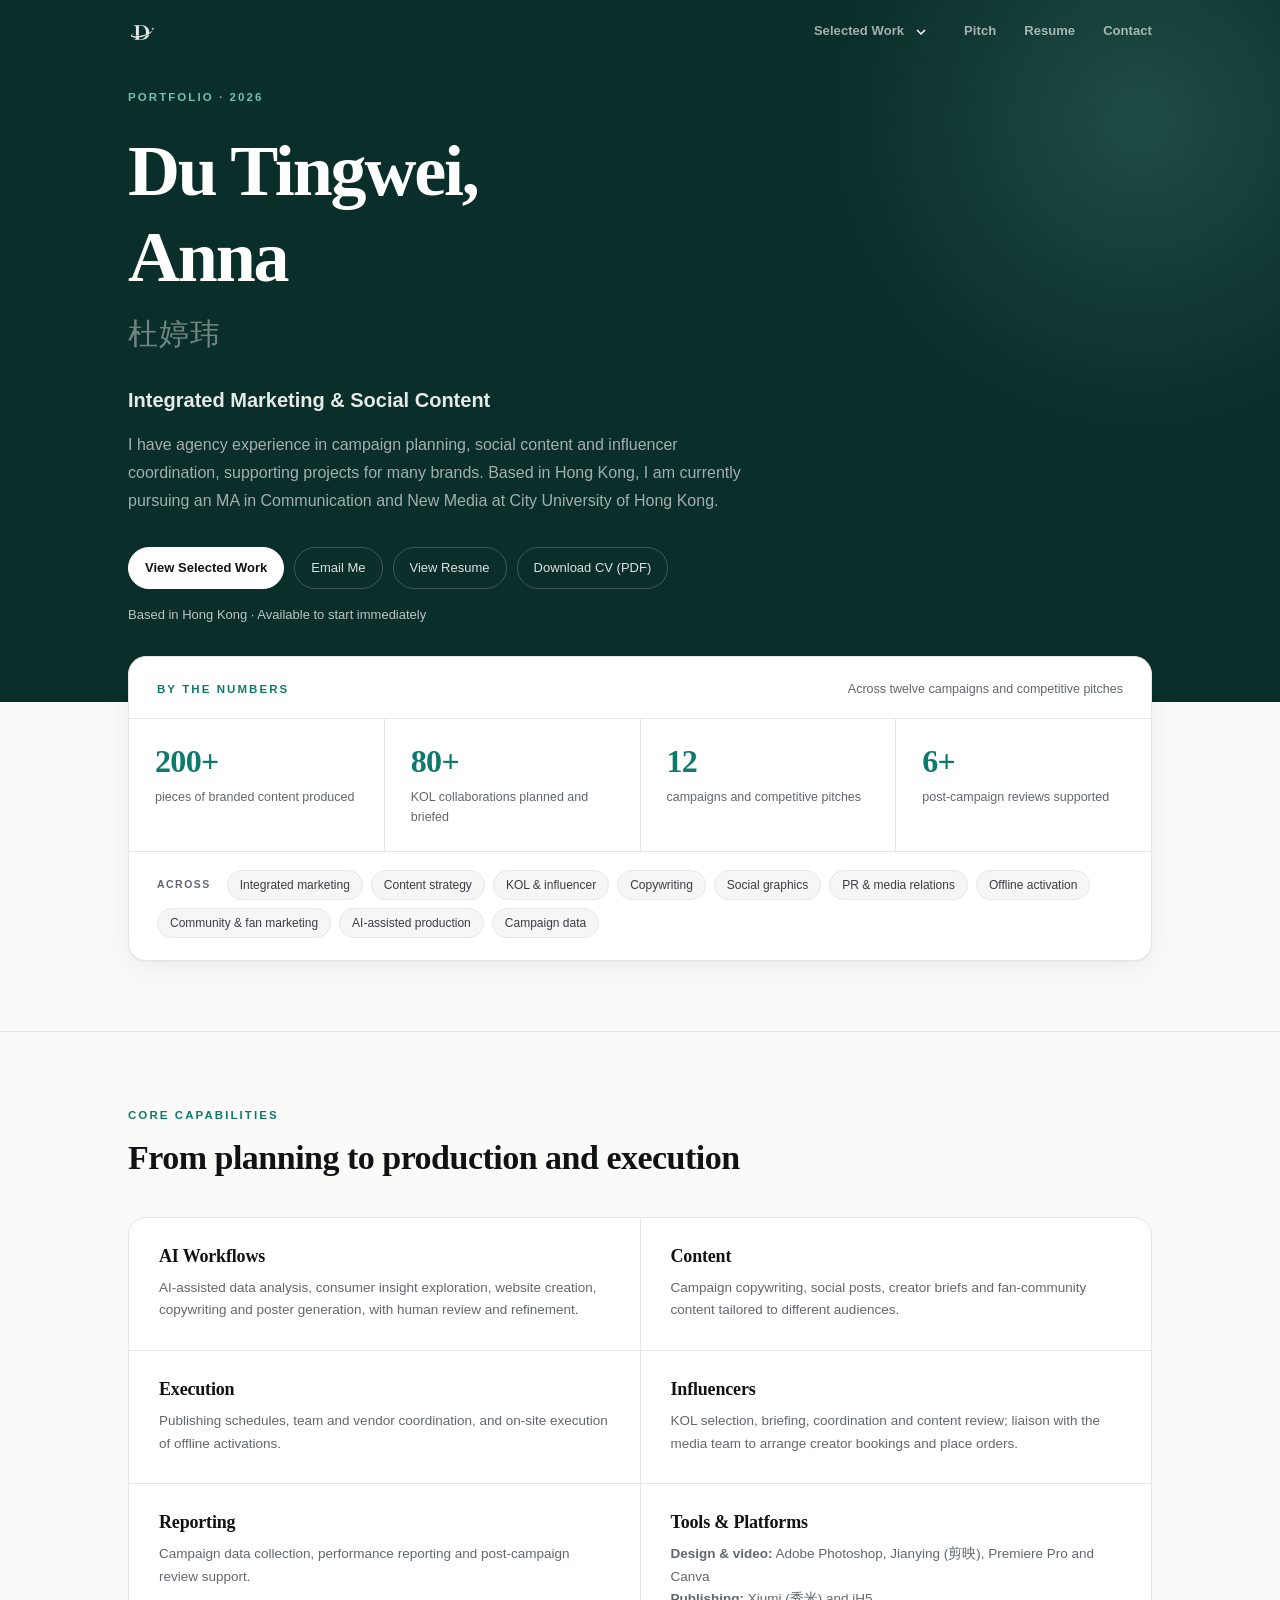
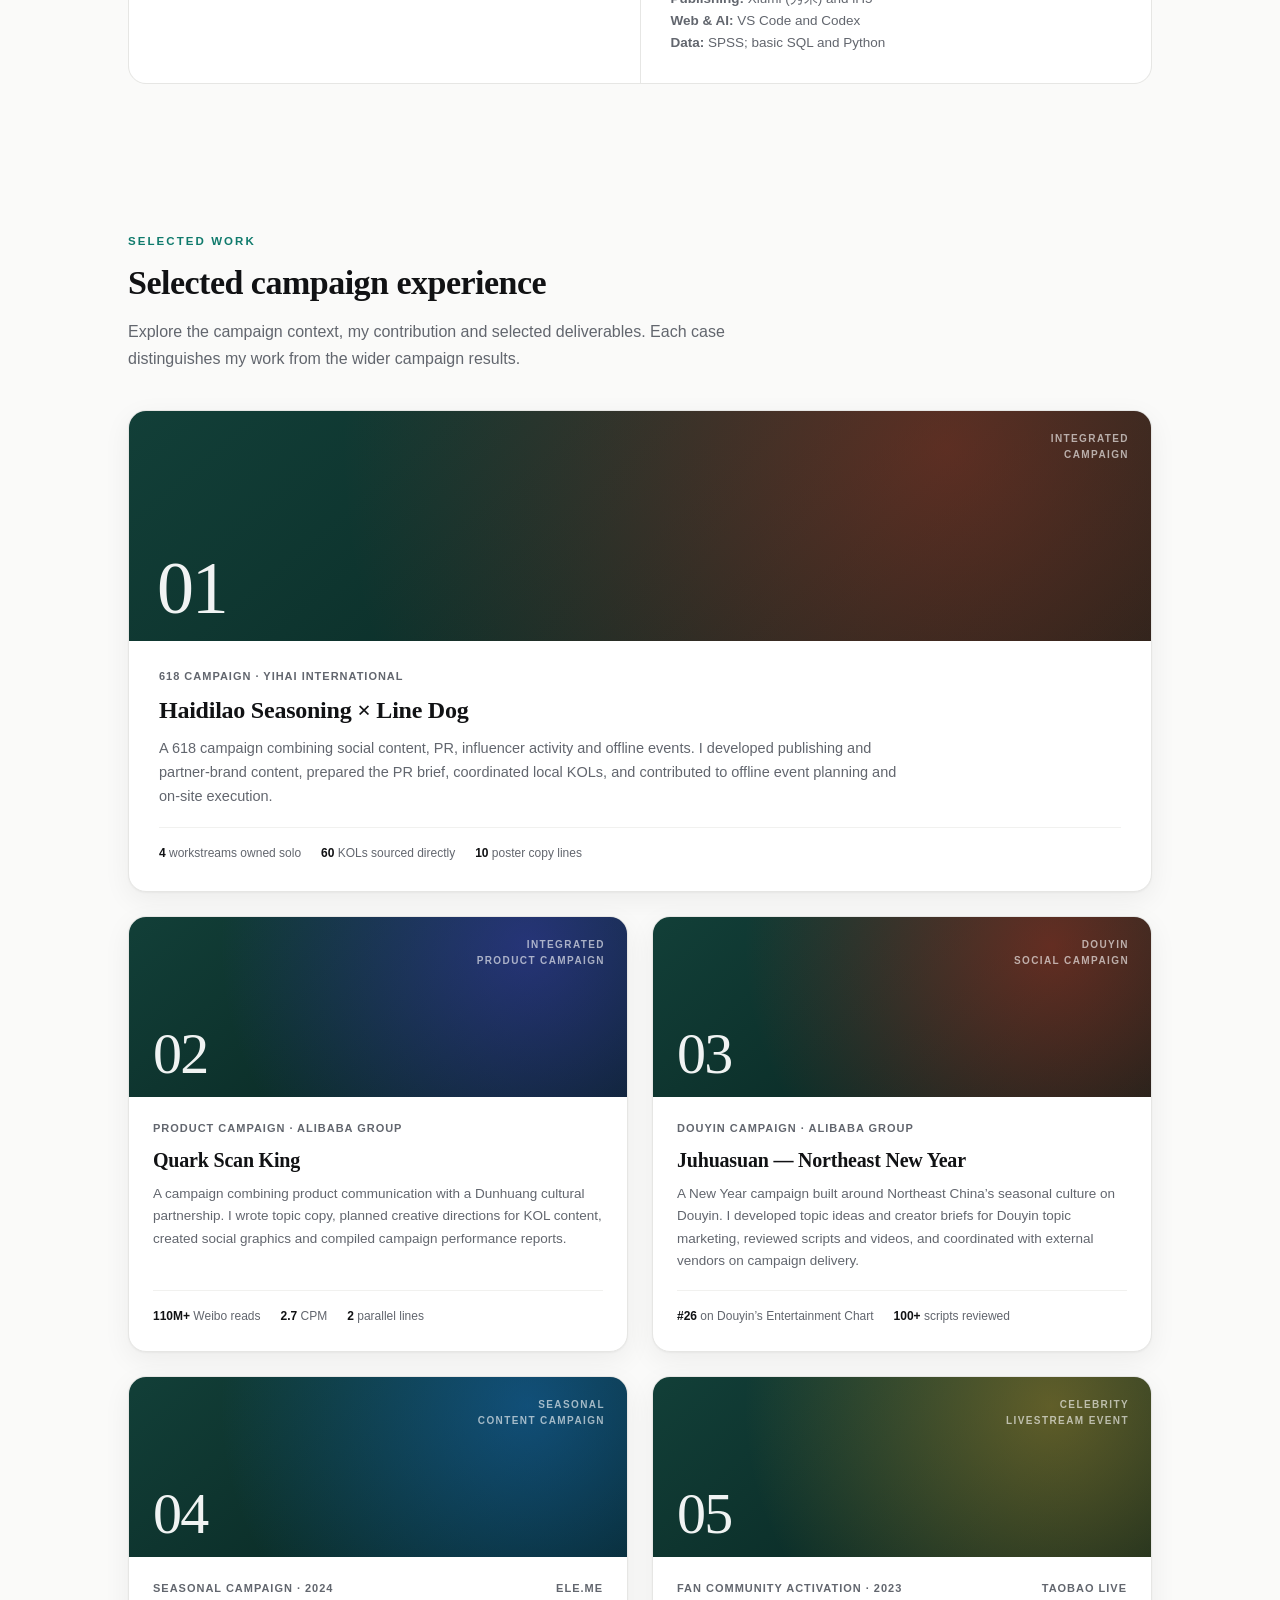
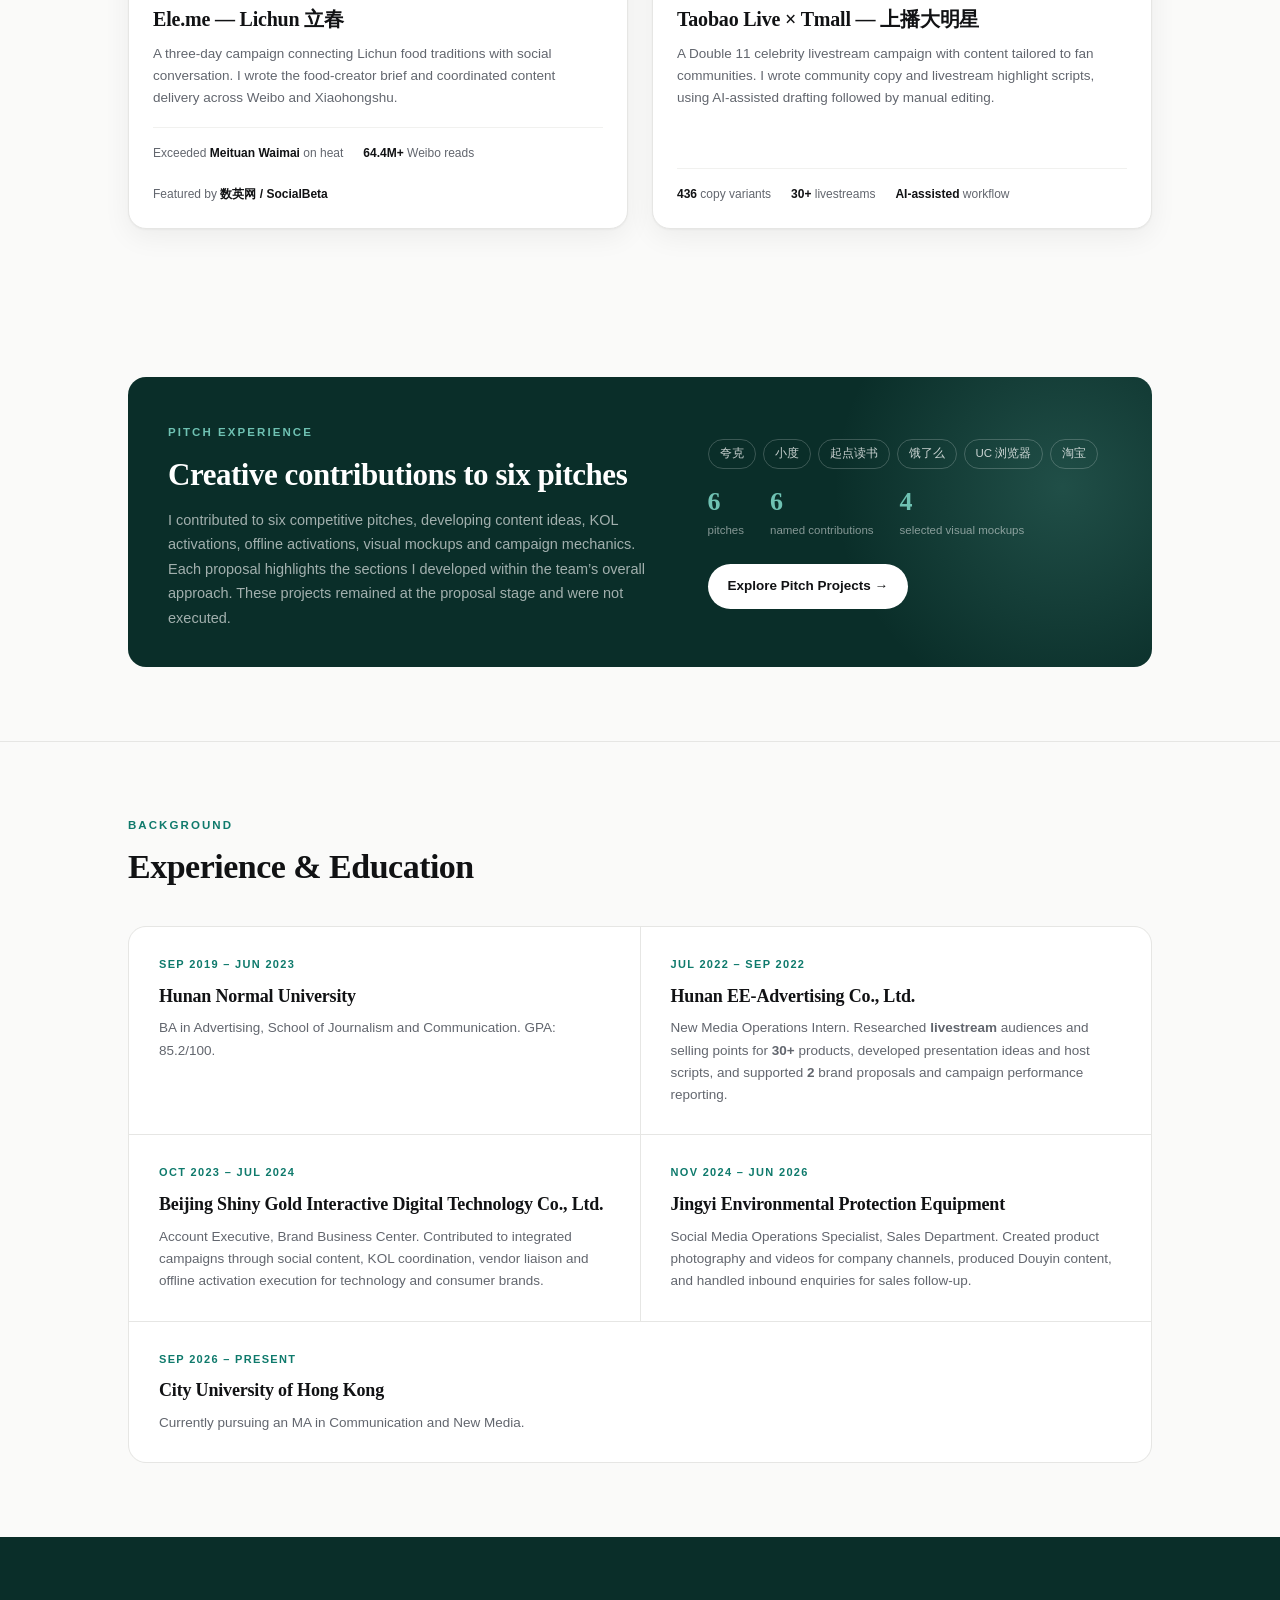
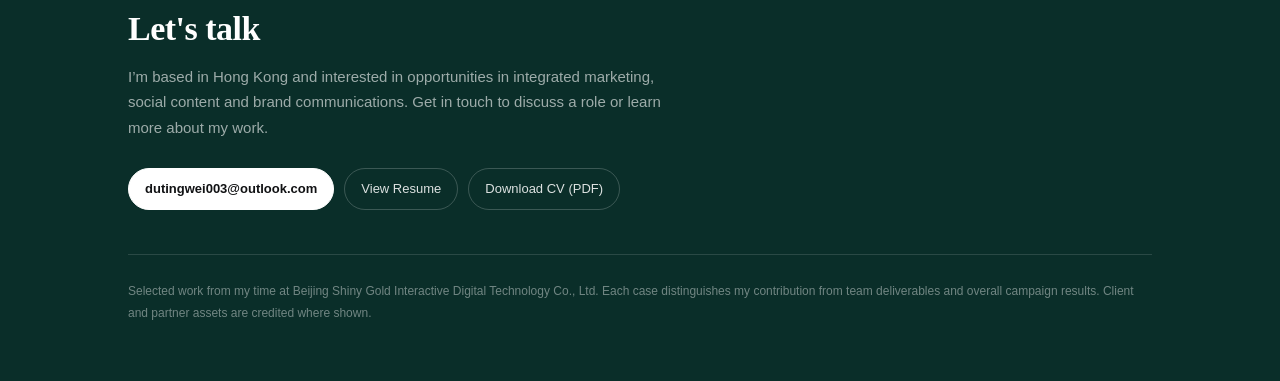
==== commit 6f830fed: "Deploy portfolio-v1 pages and resume" ====
--- a/website/index.html
+++ b/website/index.html
@@ -4,23 +4,23 @@
 <meta charset="utf-8">
 <meta name="viewport" content="width=device-width, initial-scale=1">
 <meta name="theme-color" content="#0A2E29">
-<title>Du Tingwei, Anna — Integrated Marketing &amp; Content Strategy</title>
+<title>Du Tingwei, Anna — Marketing &amp; Communications</title>
+<link rel="canonical" href="https://fenghuan001.github.io/dtw.pro/">
+<meta property="og:url" content="https://fenghuan001.github.io/dtw.pro/">
+<meta property="og:image" content="https://fenghuan001.github.io/dtw.pro/assets/og-card.jpg">
+<meta name="twitter:image" content="https://fenghuan001.github.io/dtw.pro/assets/og-card.jpg">
 <link rel="icon" type="image/svg+xml" href="assets/favicon.svg">
 <meta name="description" content="Portfolio of integrated marketing and content strategy work — five campaigns in full, plus six competitive pitches. Based in Hong Kong.">
-<link rel="canonical" href="https://fenghuan001.github.io/dtw.pro/">
-<meta property="og:url" content="https://fenghuan001.github.io/dtw.pro/">
 <meta property="og:type" content="website">
 <meta property="og:site_name" content="Du Tingwei, Anna">
-<meta property="og:title" content="Du Tingwei, Anna — Integrated Marketing & Content Strategy">
+<meta property="og:title" content="Du Tingwei, Anna — Marketing &amp; Communications">
 <meta property="og:description" content="Portfolio of integrated marketing and content strategy work — five campaigns in full, plus six competitive pitches. Based in Hong Kong.">
-<meta property="og:image" content="https://fenghuan001.github.io/dtw.pro/assets/og-card.jpg">
 <meta property="og:image:width" content="1200">
 <meta property="og:image:height" content="630">
 <meta property="og:image:alt" content="Du Tingwei, Anna — Account Executive, Integrated Marketing and Content Strategy">
 <meta name="twitter:card" content="summary_large_image">
-<meta name="twitter:title" content="Du Tingwei, Anna — Integrated Marketing & Content Strategy">
+<meta name="twitter:title" content="Du Tingwei, Anna — Marketing &amp; Communications">
 <meta name="twitter:description" content="Portfolio of integrated marketing and content strategy work — five campaigns in full, plus six competitive pitches. Based in Hong Kong.">
-<meta name="twitter:image" content="https://fenghuan001.github.io/dtw.pro/assets/og-card.jpg">
 <style>
 :root{
   --bg:#FAFAF9; --ink:#111214; --ink-2:#3B3D42; --muted:#82858D;
@@ -91,8 +91,8 @@
 }
 @media(max-width:460px){ .num-grid{grid-template-columns:1fr} .num{padding:20px 22px} }
 </style>
-</head>
-<body>
+<style>body{--muted:#62666E}a:focus-visible,button:focus-visible{outline:3px solid #D6A84B;outline-offset:5px}@media(prefers-reduced-motion:reduce){html{scroll-behavior:auto!important}*,*::before,*::after{animation:none!important;transition:none!important}}</style><style>.num b{font-size:clamp(22px,2.8vw,32px)}.skip-link{position:fixed;top:8px;left:8px;z-index:2000;background:white;padding:8px 14px;transform:translateY(-150%)}.skip-link:focus{transform:none}</style><link rel="stylesheet" href="assets/work-navigation.css"><style>img{height:auto}</style><style>.hero .hero-availability{margin:16px 0 0;font-size:13px;line-height:1.6;color:rgba(255,255,255,.72)}</style></head>
+<body><a class="skip-link" href="#main-content">Skip to content</a>
 <div id="sp" aria-hidden="true"></div>
 <style id="plcss">
 .sr-only{position:absolute;width:1px;height:1px;padding:0;overflow:hidden;clip-path:inset(50%)}
@@ -158,19 +158,20 @@
     if(reduce.matches) rest(); else frame = requestAnimationFrame(tick);
   }
   function done(){
+    if(ready) return;
     ready = true;
     if(!shown){ loader.style.display = 'none'; document.body.setAttribute('aria-busy','false'); return; }
-    // let the star finish the orbit it is currently on, rather than cutting it off
-    var el = performance.now() - showAt;
-    finishAt = showAt + Math.max(1, Math.ceil(el / ORBIT)) * ORBIT;
+    finishAt = performance.now();
     if(reduce.matches) hide(); else frame = requestAnimationFrame(tick);
   }
   window.finishLogoLoading = done;
 
   // only appear when the page is actually slow
   setTimeout(function(){ if(!ready) show(); }, GRACE);
-  if(document.readyState === 'complete') done();
-  else window.addEventListener('load', done, { once:true });
+  // Release the overlay when readable HTML is ready, independently of images.
+  setTimeout(done, 2000);
+  if(document.readyState !== 'loading') done();
+  else document.addEventListener('DOMContentLoaded', done, { once:true });
   document.addEventListener('visibilitychange', function(){ if(!document.hidden && shown && ready) hide(); });
 })();
 </script>
@@ -201,9 +202,9 @@
   <div class="in">
     <span class="brand" role="img" aria-label="Du Tingwei — personal mark"><svg class="mark" viewBox="0 0 1254 1254" fill="currentColor" aria-hidden="true" focusable="false"><defs><clipPath id="tbm-l"><rect x="345" y="760" width="151" height="150"/></clipPath><clipPath id="tbm-r"><rect x="750" y="600" width="240" height="270"/></clipPath><mask id="tbm-o" maskUnits="userSpaceOnUse" x="0" y="0" width="1254" height="1254" style="mask-type:luminance"><rect width="1254" height="1254" fill="white"/><path clip-path="url(#tbm-l)" d="M 351 815 C 544 817 864 743 1027 616" fill="none" stroke="black" stroke-width="36"/><path clip-path="url(#tbm-r)" d="M 351 883 C 577 888 912 773 1058 630" fill="none" stroke="black" stroke-width="36"/></mask></defs><path mask="url(#tbm-o)" fill-rule="evenodd" d="M 252 325 L 578 325 C 808 325 950 444 956 650 C 961 854 832 978 590 978 L 249 978 L 249 971 C 327 957 354 938 354 869 L 354 423 C 354 362 330 341 252 333 Z M 487 398 L 487 891 C 487 936 508 952 575 952 C 717 952 803 857 803 652 C 803 450 717 347 579 347 L 528 347 C 497 347 487 362 487 398 Z"/><path d="M 341 644 C 236 683 132 735 129 786 C 123 849 218 881 351 883 C 577 888 912 773 1058 630 C 1088 599 1099 566 1101 538 C 1083 569 1058 591 1027 616 C 864 743 544 817 351 815 C 244 814 183 806 178 782 C 171 752 244 694 336 651 Q 342 648 341 644 Z"/><path d="M 1117 403 C 1109 458 1099 469 1045 478 C 1098 485 1109 498 1117 551 C 1125 498 1136 486 1190 479 C 1136 471 1126 458 1117 403 Z"/></svg></span>
     <nav class="nav" aria-label="Main">
-      <a href="#work">Selected Work</a>
+      <div class="work-dropdown"><a href="#work">Selected Work</a><button class="work-toggle" type="button" aria-label="Show selected projects" aria-expanded="false" aria-controls="work-projects"><svg viewBox="0 0 12 12" fill="none" aria-hidden="true"><path d="m2 4 4 4 4-4" stroke="currentColor" stroke-width="1.5"/></svg></button><div class="work-projects" id="work-projects" hidden><a href="haidilao-case.html">Haidilao</a><a href="quark-scan-king-case.html">Quark Scan King</a><a href="juhuasuan-case.html">Juhuasuan</a><a href="eleme-lichun-case.html">Ele.me</a><a href="taobao-live-case.html">Taobao Live</a></div></div>
       <a href="pitch-experience.html">Pitch</a>
-      <a href="anna-du-cv.pdf" download>CV</a>
+      <a href="resume.html">Resume</a>
       <a href="#contact">Contact</a>
     </nav>
   </div>
@@ -293,15 +294,14 @@
     <span class="eyebrow">Portfolio · 2026</span>
     <h1>Du Tingwei, Anna</h1>
     <div class="zh">杜婷玮</div>
-    <div class="role">Account Executive — Integrated Marketing · Content Strategy</div>
-    <p class="hero-lede">I work on integrated campaigns for tech and FMCG brands — writing the campaign copy, authoring the KOL briefs, designing the social graphics and running the publishing schedule. Fewer handoffs, and one person who understands the whole campaign rather than one slice of it.</p>
+    <div class="role">Integrated Marketing &amp; Social Content</div>
+    <p class="hero-lede">I have agency experience in campaign planning, social content and influencer coordination, supporting projects for many brands. Based in Hong Kong, I am currently pursuing an MA in Communication and New Media at City University of Hong Kong.</p>
     <div class="contact">
-      <a class="primary" href="mailto:dutingwei003@outlook.com">Email me</a>
+      <a class="primary" href="#work">View Selected Work</a><a href="mailto:dutingwei003@outlook.com">Email Me</a>
       <span class="print-only">dutingwei003@outlook.com</span>
-      <a href="anna-du-cv.pdf" download>CV (PDF)</a>
-      <span>Hong Kong</span>
-      <span>Chinese · English (fluent) · Cantonese (basic)</span>
-    </div>
+      <a href="resume.html">View Resume</a><a href="assets/du-tingwei-anna-cv.pdf" download="Du Tingwei, Anna - CV.pdf">Download CV (PDF)</a>
+    </div>
+    <p class="hero-availability">Based in Hong Kong · Available to start immediately</p>
   </div>
 </header>
 
@@ -313,7 +313,7 @@
         <span class="hint">Across twelve campaigns and competitive pitches</span>
       </div>
       <div class="num-grid">
-        <div class="num"><b>130+</b><span>pieces of branded content produced</span></div>
+        <div class="num"><b>200+</b><span>pieces of branded content produced</span></div>
         <div class="num"><b>80+</b><span>KOL collaborations planned and briefed</span></div>
         <div class="num"><b>12</b><span>campaigns and competitive pitches</span></div>
         <div class="num"><b>6+</b><span>post-campaign reviews supported</span></div>
@@ -334,6 +334,21 @@
     </div>
   </div>
 </section>
+<section class="capabilities" aria-labelledby="capabilities-title">
+  <div class="wrap">
+    <div class="sec-head"><span class="eyebrow">Core capabilities</span><h2 id="capabilities-title">From planning to production and execution</h2></div>
+    <div class="bg-grid">
+      <div class="bg-item"><h3>AI Workflows</h3><p>AI-assisted data analysis, consumer insight exploration, website creation, copywriting and poster generation, with human review and refinement.</p></div>
+      <div class="bg-item"><h3>Content</h3><p>Campaign copywriting, social posts, creator briefs and fan-community content tailored to different audiences.</p></div>
+      <div class="bg-item"><h3>Execution</h3><p>Publishing schedules, team and vendor coordination, and on-site execution of offline activations.</p></div>
+      <div class="bg-item"><h3>Influencers</h3><p>KOL selection, briefing, coordination and content review; liaison with the media team to arrange creator bookings and place orders.</p></div>
+      <div class="bg-item"><h3>Reporting</h3><p>Campaign data collection, performance reporting and post-campaign review support.</p></div>
+      <div class="bg-item"><h3>Tools &amp; Platforms</h3><p><strong>Design &amp; video:</strong> Adobe Photoshop, Jianying (剪映), Premiere Pro and Canva<br><strong>Publishing:</strong> Xiumi (秀米) and iH5<br><strong>Web &amp; AI:</strong> VS Code and Codex<br><strong>Data:</strong> SPSS; basic SQL and Python</p></div>
+
+
+    </div>
+  </div>
+</section>
 <style>
 .case.feature{grid-column:1 / -1}
 .case.feature .case-thumb{height:230px}
@@ -344,12 +359,12 @@
 @media(max-width:900px){ .case.feature .case-thumb{height:180px} .case.feature .case-num{font-size:56px} }
 </style>
 
-<section id="work">
+<main id="main-content"><section id="work">
   <div class="wrap">
     <div class="sec-head">
       <span class="eyebrow">Selected Work</span>
-      <h2>Five campaigns, in full</h2>
-      <p>Each case states the brief, what I owned, what I produced and what it returned. Every figure comes from a source document or my own delivery record.</p>
+      <h2>Selected campaign experience</h2>
+      <p>Explore the campaign context, my contribution and selected deliverables. Each case distinguishes my work from the wider campaign results.</p>
     </div>
 
     <div class="cases">
@@ -362,7 +377,7 @@
         <div class="case-body">
           <div class="case-meta"><span>618 campaign · Yihai International</span></div>
           <h3>Haidilao Seasoning × Line Dog</h3>
-          <p>A 618 campaign across PR, social, offline and influencer. I wrote the launch teaser and the partner-brand activation, briefed and placed the media PR, designed the offline event zones, and sourced 60 local KOLs directly.</p>
+          <p>A 618 campaign combining social content, PR, influencer activity and offline events. I developed publishing and partner-brand content, prepared the PR brief, coordinated local KOLs, and contributed to offline event planning and on-site execution.</p>
           <div class="case-stats">
             <span><b>4</b> workstreams owned solo</span>
             <span><b>60</b> KOLs sourced directly</span>
@@ -379,7 +394,7 @@
         <div class="case-body">
           <div class="case-meta"><span>Product campaign · Alibaba Group</span></div>
           <h3>Quark Scan King</h3>
-          <p>One brief, two parallel lines — a product awareness line and a Dunhuang cultural partnership. I wrote four topic sets, owned the KOL content plan, and designed the campaign graphics.</p>
+          <p>A campaign combining product communication with a Dunhuang cultural partnership. I wrote topic copy, planned creative directions for KOL content, created social graphics and compiled campaign performance reports.</p>
           <div class="case-stats">
             <span><b>110M+</b> Weibo reads</span>
             <span><b>2.7</b> CPM</span>
@@ -390,17 +405,16 @@
 
       <a class="case" href="juhuasuan-case.html">
         <div class="case-thumb" style="--tint:rgba(222,47,27,.42)">
-          <span class="case-tag">Hot-moment<br>Social Campaign</span>
+          <span class="case-tag">Douyin<br>Social Campaign</span>
           <span class="case-num">03</span>
         </div>
         <div class="case-body">
           <div class="case-meta"><span>Douyin campaign · Alibaba Group</span></div>
           <h3>Juhuasuan — Northeast New Year</h3>
-          <p>A New Year campaign run as a portfolio of Douyin topic bets. I proposed the topic that trended, wrote a brief for every topic, and reviewed 100+ creator videos before publication.</p>
+          <p>A New Year campaign built around Northeast China’s seasonal culture on Douyin. I developed topic ideas and creator briefs for Douyin topic marketing, reviewed scripts and videos, and coordinated with external vendors on campaign delivery.</p>
           <div class="case-stats">
-            <span><b>#26</b> Douyin chart</span>
+            <span><b>#26</b> on Douyin’s Entertainment Chart</span>
             <span><b>100+</b> scripts reviewed</span>
-            <span><b>17</b> locations covered</span>
           </div>
         </div>
       </a>
@@ -413,7 +427,7 @@
         <div class="case-body">
           <div class="case-meta"><span>Seasonal campaign · 2024</span><span>Ele.me</span></div>
           <h3>Ele.me — Lichun 立春</h3>
-          <p>A three-day seasonal campaign built on a single wordplay insight. I authored the platform KOL brief that every creator ran on, and ran day-to-day execution across Weibo and Xiaohongshu.</p>
+          <p>A three-day campaign connecting Lichun food traditions with social conversation. I wrote the food-creator brief and coordinated content delivery across Weibo and Xiaohongshu.</p>
           <div class="case-stats">
             <span>Exceeded <b>Meituan Waimai</b> on heat</span>
             <span><b>64.4M+</b> Weibo reads</span>
@@ -430,7 +444,7 @@
         <div class="case-body">
           <div class="case-meta"><span>Fan community activation · 2023</span><span>Taobao Live</span></div>
           <h3>Taobao Live × Tmall — 上播大明星</h3>
-          <p>Fan-community content for 30+ celebrity livestreams, produced through an AI-assisted workflow that let a single writer cover roughly twenty fan groups per artist.</p>
+          <p>A Double 11 celebrity livestream campaign with content tailored to fan communities. I wrote community copy and livestream highlight scripts, using AI-assisted drafting followed by manual editing.</p>
           <div class="case-stats">
             <span><b>436</b> copy variants</span>
             <span><b>30+</b> livestreams</span>
@@ -468,8 +482,8 @@
     <div class="pitch-band">
       <div class="pb-l">
         <span class="eyebrow">Pitch Experience</span>
-        <h2>Six briefs, answered from scratch</h2>
-        <p>Competitive pitches are where you find out how someone thinks with no brand guideline to hide behind. Six briefs I worked on — each card gives the brief, the idea, the exact section of the proposal that was mine, and the page range it sits on.</p>
+        <h2>Creative contributions to six pitches</h2>
+        <p>I contributed to six competitive pitches, developing content ideas, KOL activations, offline activations, visual mockups and campaign mechanics. Each proposal highlights the sections I developed within the team’s overall approach. These projects remained at the proposal stage and were not executed.</p>
       </div>
       <div class="pb-r">
         <div class="pb-clients">
@@ -477,10 +491,10 @@
         </div>
         <div class="pb-stats">
           <div><b>6</b><span>pitches</span></div>
-          <div><b>6</b><span>sections owned solo</span></div>
-          <div><b>4</b><span>posters shown</span></div>
-        </div>
-        <a class="pb-link" href="pitch-experience.html">View the pitch work →</a>
+          <div><b>6</b><span>named contributions</span></div>
+          <div><b>4</b><span>selected visual mockups</span></div>
+        </div>
+        <a class="pb-link" href="pitch-experience.html">Explore Pitch Projects →</a>
       </div>
     </div>
   </div>
@@ -489,48 +503,48 @@
   <div class="wrap">
     <div class="sec-head">
       <span class="eyebrow">Background</span>
-      <h2>Where I've worked and studied</h2>
+      <h2>Experience &amp; Education</h2>
     </div>
     <div class="bg-grid">
       <div class="bg-item">
         <div class="bg-when">Sep 2019 – Jun 2023</div>
         <h3>Hunan Normal University</h3>
-        <p>BA in Advertising, School of Journalism and Communication · Changsha, Hunan · GPA 85.2/100.</p>
+        <p>BA in Advertising, School of Journalism and Communication. GPA: 85.2/100.</p>
       </div>
       <div class="bg-item">
         <div class="bg-when">Jul 2022 – Sep 2022</div>
         <h3>Hunan EE-Advertising Co., Ltd.</h3>
-        <p>New Media Operations Intern. Live-stream content strategy for an older audience, with audience analysis across 30+ products. Contributed to two competitive pitches — a video concept was adopted into the WALOVI pitch proposal — and co-authored performance reports on entertainment IP campaigns.</p>
+        <p>New Media Operations Intern. Researched <strong>livestream</strong> audiences and selling points for <strong>30+</strong> products, developed presentation ideas and host scripts, and supported <strong>2</strong> brand proposals and campaign performance reporting.</p>
       </div>
       <div class="bg-item">
         <div class="bg-when">Oct 2023 – Jul 2024</div>
-        <h3>Shengu Media 神谷文化</h3>
-        <p>Account Executive, Brand Business Center · an entertainment-content and social marketing agency in Beijing. Worked across Quark, Ele.me, Haidilao Seasoning and Alibaba's Taobao Live and Juhuasuan accounts.</p>
+        <h3>Beijing Shiny Gold Interactive Digital Technology Co., Ltd.</h3>
+        <p>Account Executive, Brand Business Center. Contributed to integrated campaigns through social content, KOL coordination, vendor liaison and offline activation execution for technology and consumer brands.</p>
       </div>
       <div class="bg-item">
         <div class="bg-when">Nov 2024 – Jun 2026</div>
         <h3>Jingyi Environmental Protection Equipment</h3>
-        <p>Social Media Operations Specialist, Sales Dept · Hengshui, Hebei. Product photography and video for the company's own channels, Douyin video production, and inbound enquiry handling — 50+ leads collected and handed to the sales team.</p>
+        <p>Social Media Operations Specialist, Sales Department. Created product photography and videos for company channels, produced Douyin content, and handled inbound enquiries for sales follow-up.</p>
       </div>
       <div class="bg-item">
         <div class="bg-when">Sep 2026 – Present</div>
         <h3>City University of Hong Kong</h3>
-        <p>MA in Communication and New Media. Based in Hong Kong, and available for roles across account management, content strategy and social marketing.</p>
+        <p>Currently pursuing an MA in Communication and New Media.</p>
       </div>
     </div>
   </div>
 </section>
 
-<footer class="foot" id="contact">
+</main><footer class="foot" id="contact">
   <div class="wrap">
     <h2>Let's talk</h2>
-    <p class="lead">I'm based in Hong Kong and happy to walk through any of these cases in more detail — including the parts of the work that did not go to plan.</p>
+    <p class="lead">I’m based in Hong Kong and interested in opportunities in integrated marketing, social content and brand communications. Get in touch to discuss a role or learn more about my work.</p>
     <div class="contact">
       <a class="primary" href="mailto:dutingwei003@outlook.com">dutingwei003@outlook.com</a>
-      <a href="anna-du-cv.pdf" download>CV (PDF)</a>
+      <a href="resume.html">View Resume</a><a href="assets/du-tingwei-anna-cv.pdf" download="Du Tingwei, Anna - CV.pdf">Download CV (PDF)</a>
     </div>
     <div class="fine">
-      Case studies describe work produced at Shengu Media for the named clients. Figures are taken from campaign reviews and delivery records; where a client did not share performance data, the case says so rather than estimating. Client budgets, supplier pricing and internal commercial terms are not reproduced.
+      Selected work from my time at Beijing Shiny Gold Interactive Digital Technology Co., Ltd. Each case distinguishes my contribution from team deliverables and overall campaign results. Client and partner assets are credited where shown.
     </div>
   </div>
 </footer>
@@ -553,5 +567,5 @@
 })();
 </script>
 <script>(function(){var e=document.getElementById("sp");if(!e)return;function u(){var h=document.documentElement.scrollHeight-window.innerHeight;e.style.width=(h>0?(window.pageYOffset/h)*100:0)+"%";}window.addEventListener("scroll",u,{passive:true});window.addEventListener("resize",u);u();})();</script>
-</body>
+<script src="assets/work-navigation.js"></script></body>
 </html>
--- a/website/assets/work-navigation.css
+++ b/website/assets/work-navigation.css
@@ -0,0 +1,23 @@
+
+.work-dropdown{position:relative;display:inline-flex;align-items:center;gap:2px}
+.work-toggle{display:grid;place-items:center;width:30px;height:34px;padding:0;border:0;background:transparent;color:inherit;cursor:pointer;border-radius:5px}
+#tb .work-toggle{color:var(--tb-ink,#fff)}
+.work-toggle:hover{background:rgba(111,194,179,.15)}
+.work-toggle svg{width:12px;height:12px;transition:transform .2s ease}
+.work-toggle[aria-expanded="true"] svg{transform:rotate(180deg)}
+.work-projects{position:absolute;top:calc(100% + 12px);left:0;width:220px;max-width:calc(100vw - 40px);padding:8px;background:#fff;border:1px solid #dde8e8;border-radius:12px;box-shadow:0 12px 32px rgba(10,46,41,.16);z-index:150}
+.work-projects[hidden]{display:none!important}
+#tb .nav .work-projects a,.work-projects a{display:block;padding:11px 13px;color:#38474a;opacity:1;text-decoration:none;border:0;border-radius:7px;font:500 14px/1.4 var(--font-sans,system-ui,sans-serif);white-space:normal}
+#tb .nav .work-projects a:hover,.work-projects a:hover{background:#f0f6f4;color:#0a5b50;border:0}
+#tb .nav .work-projects a[aria-current="page"],.work-projects a[aria-current="page"]{background:#e9f3f0;color:#0a5b50;font-weight:700}
+.work-toggle:focus-visible,.work-projects a:focus-visible{outline:3px solid #d6a84b;outline-offset:2px}
+@media(max-width:520px){#tb .nav{gap:10px}#tb .work-toggle{width:24px}#tb .work-projects{position:fixed;top:70px;left:20px;right:20px;width:auto;max-width:none;max-height:calc(100dvh - 90px);overflow:auto}#tb .work-projects a{padding:13px}}
+@media(prefers-reduced-motion:reduce){.work-toggle svg{transition:none}}
+@media print{.work-toggle,.work-projects{display:none!important}}
+
+#tb.stuck .work-toggle{color:#fff}
+
+/* Dropdown links keep their own palette in both navigation states. */
+#tb.stuck .nav .work-projects a{color:#38474a;opacity:1;border-bottom:0}
+#tb.stuck .nav .work-projects a:hover{color:#0a5b50;background:#f0f6f4;border-bottom:0}
+#tb.stuck .nav .work-projects a[aria-current="page"]{color:#0a5b50;background:#e9f3f0;font-weight:700}
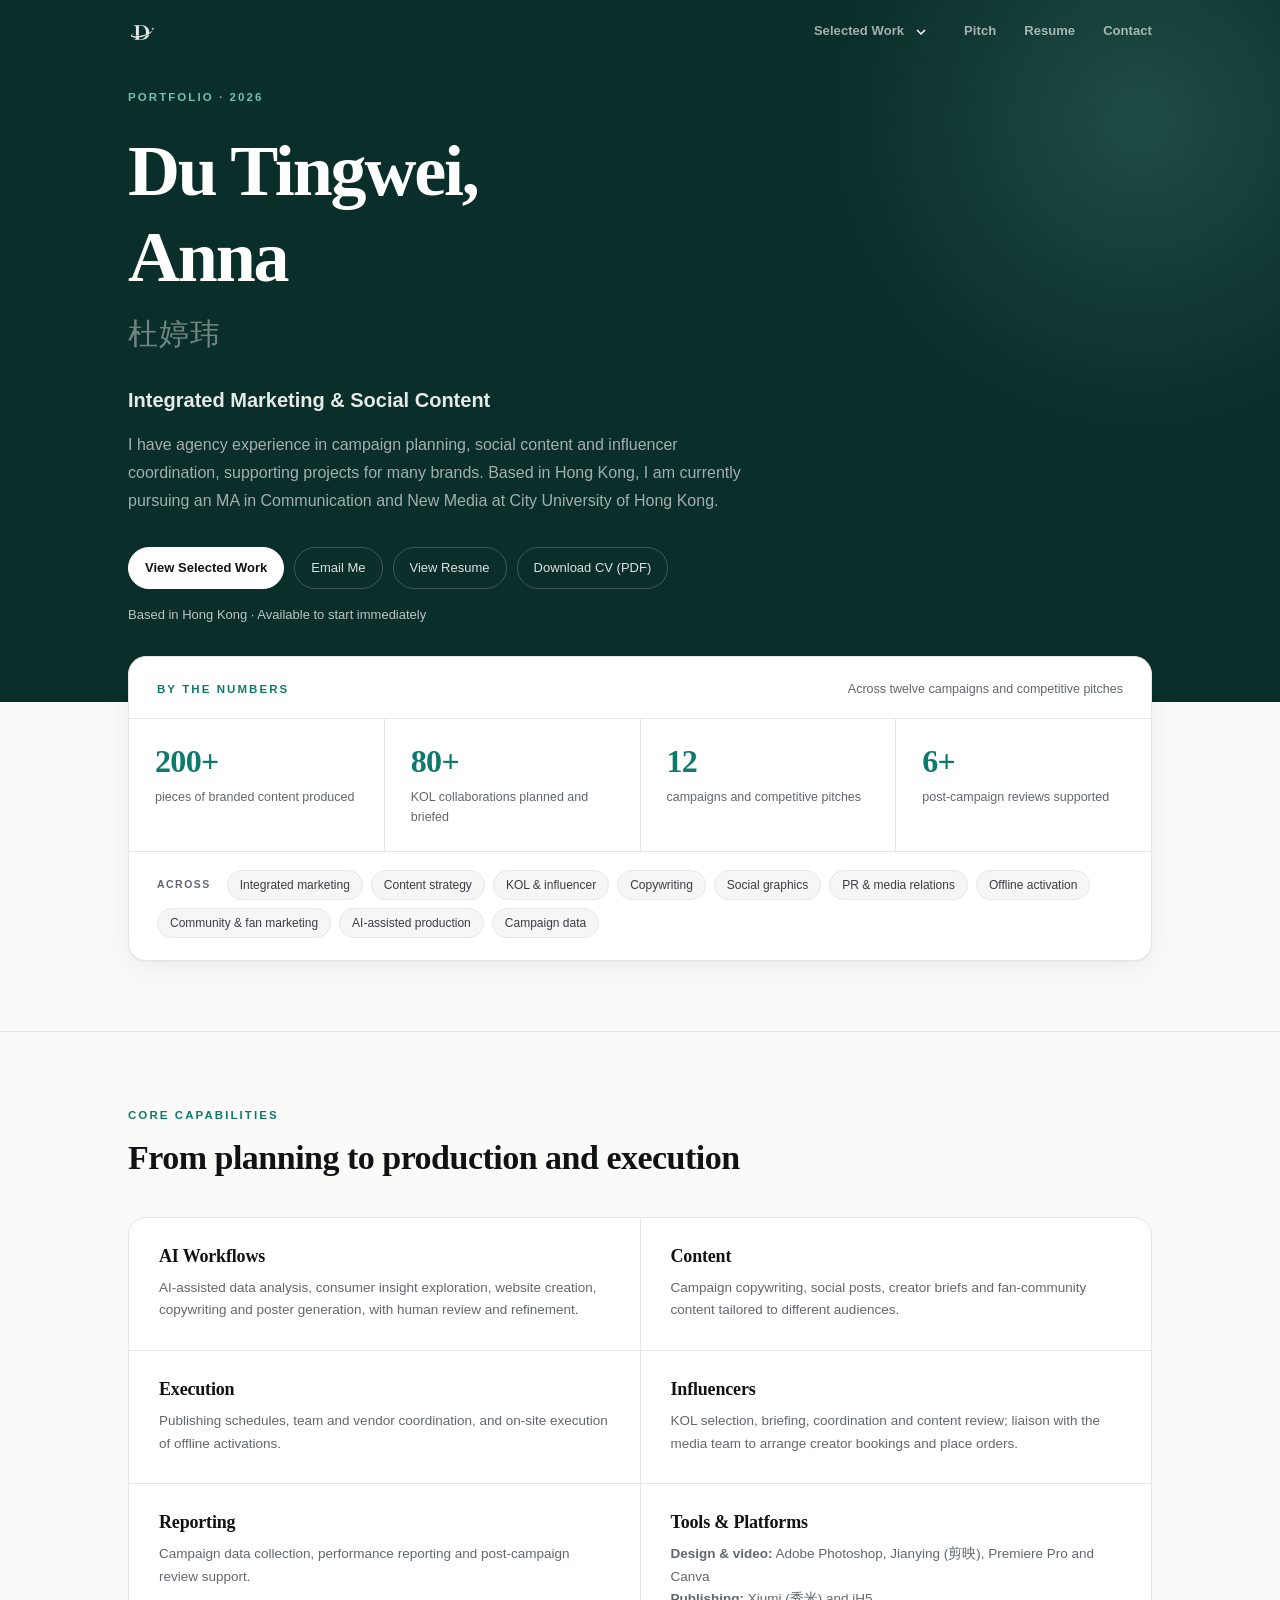
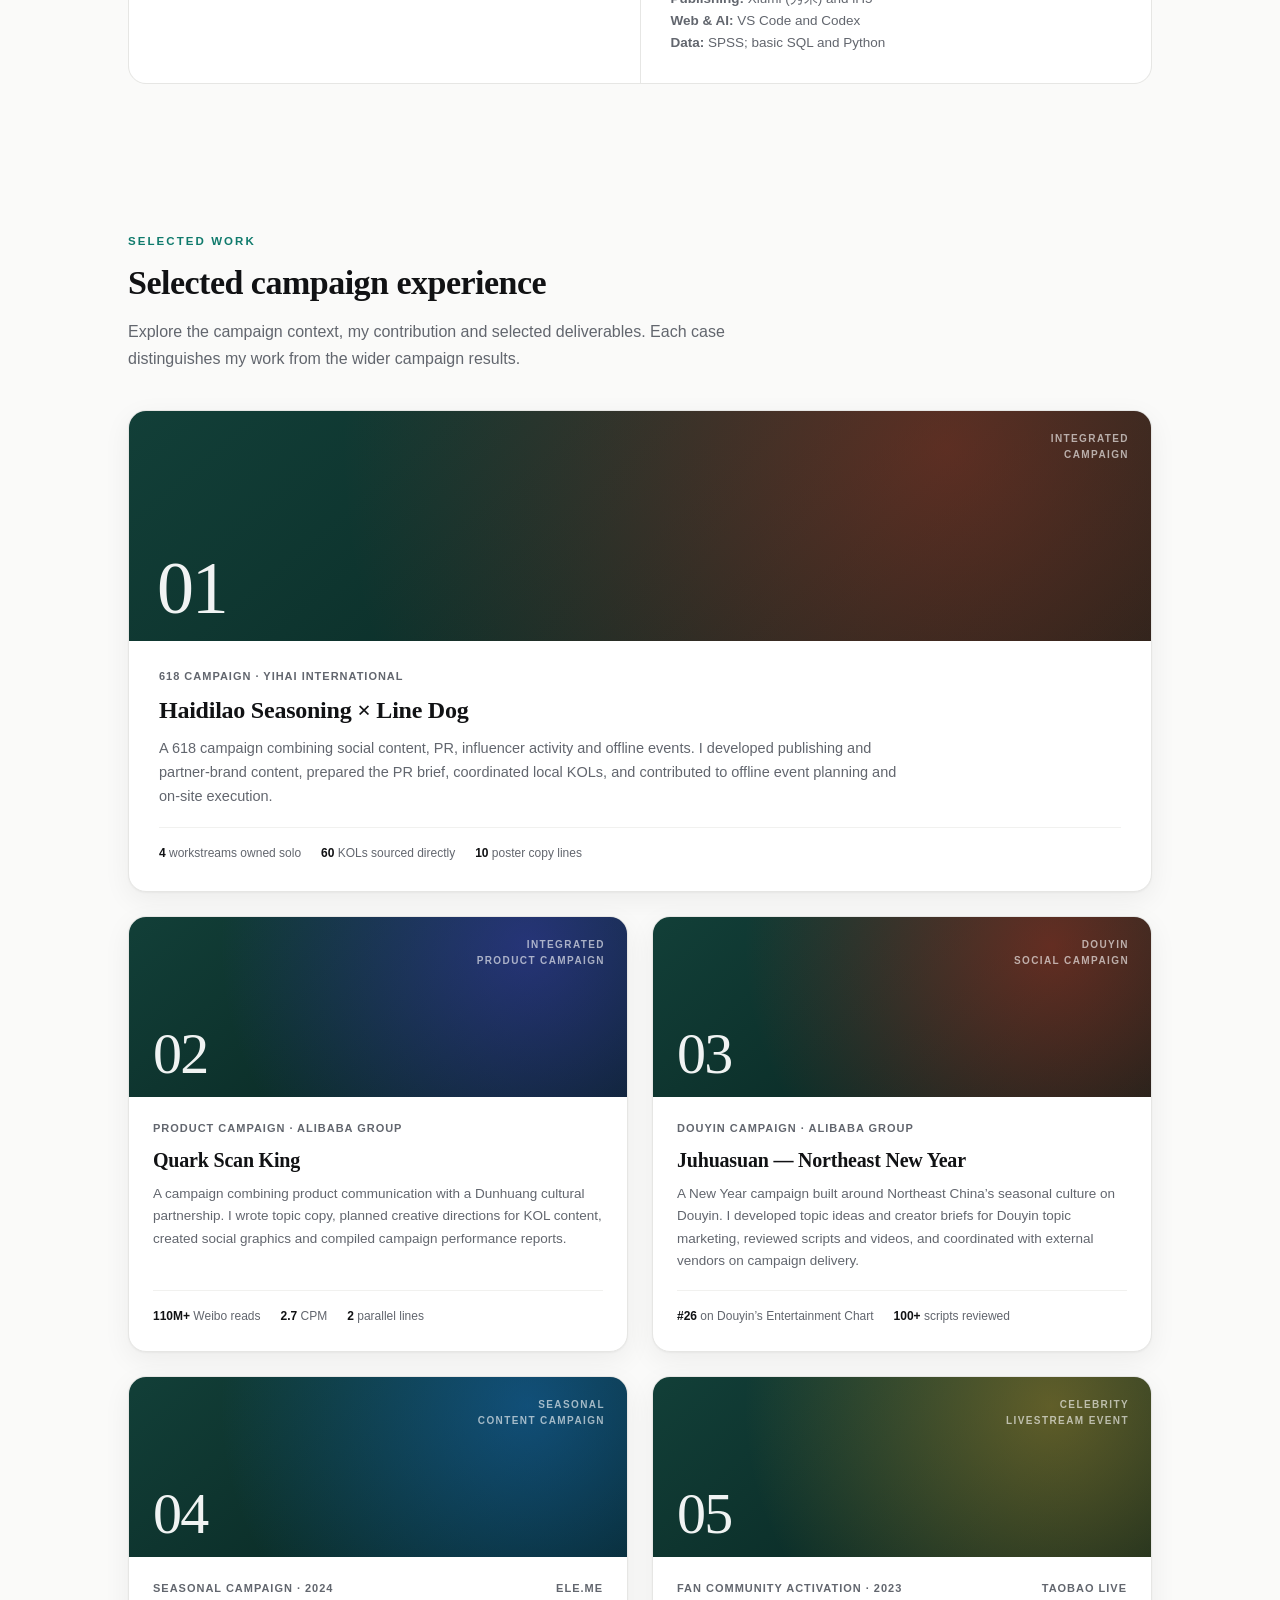
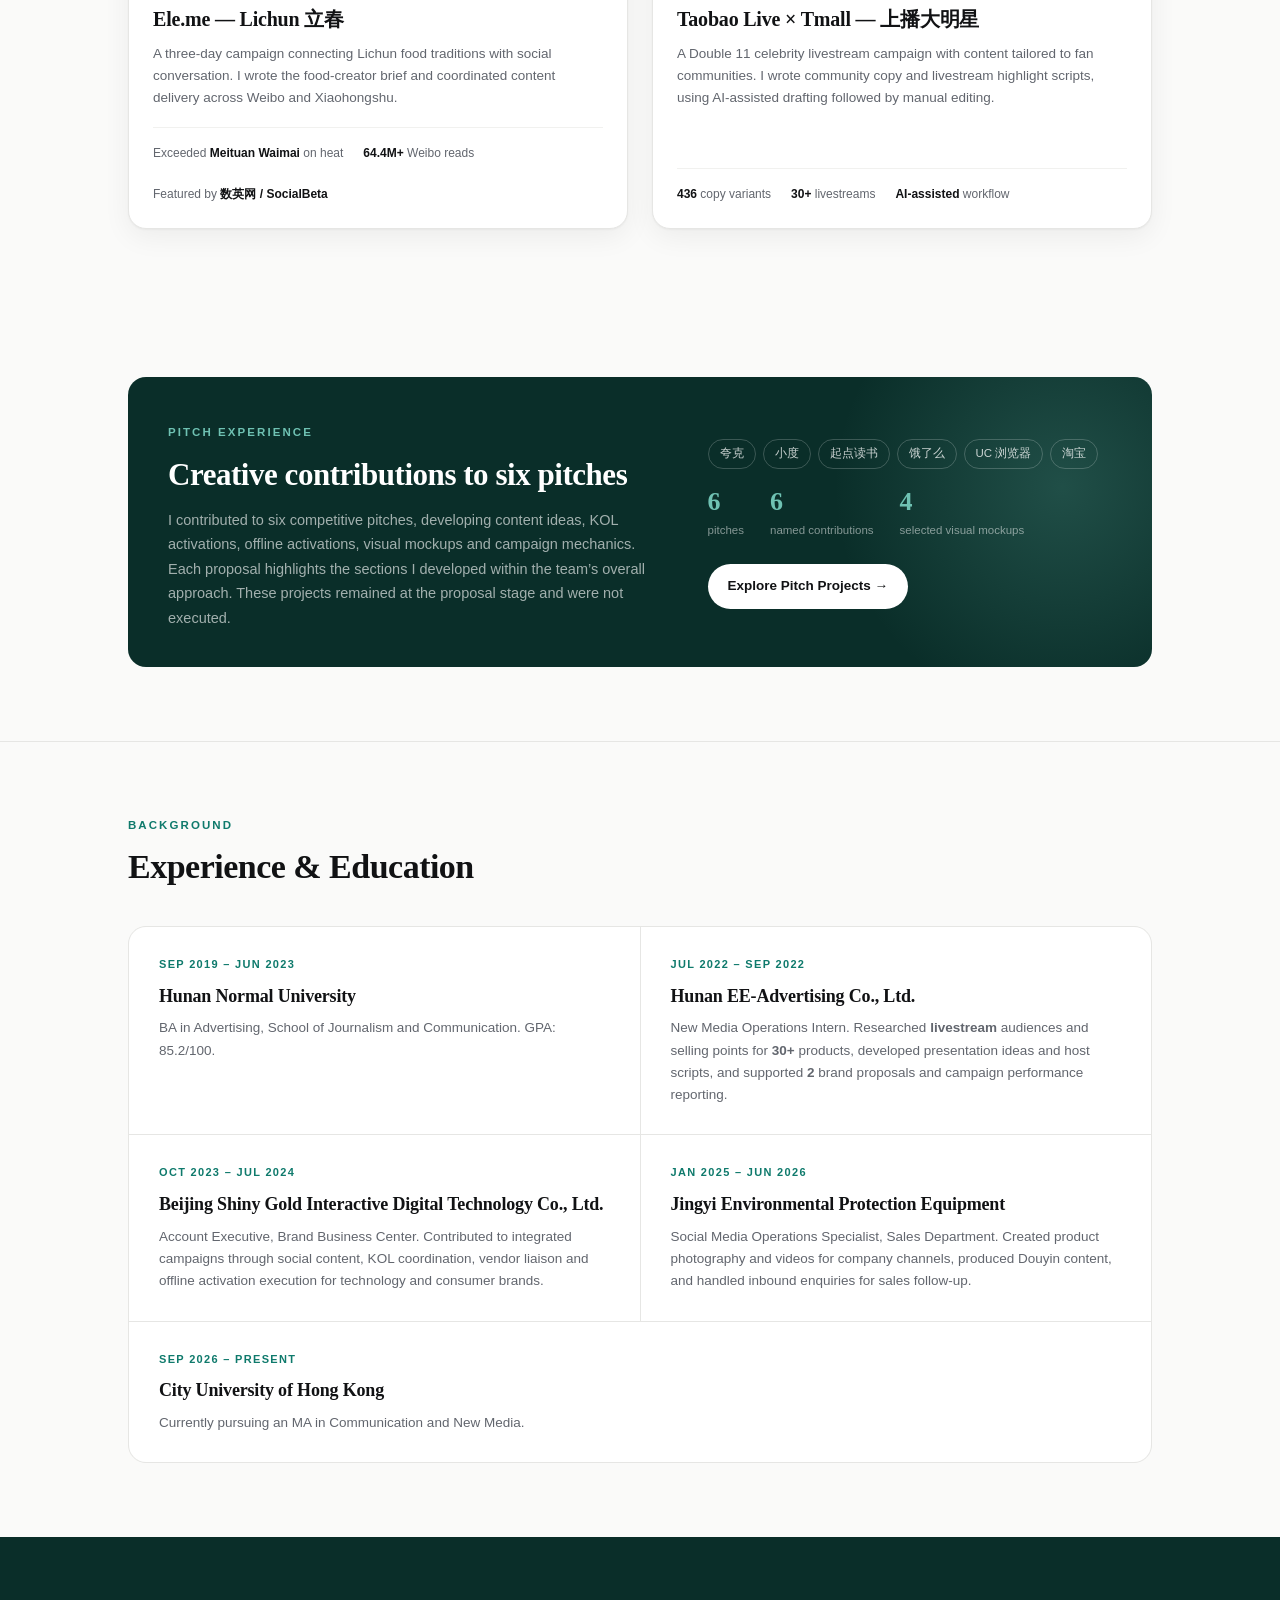
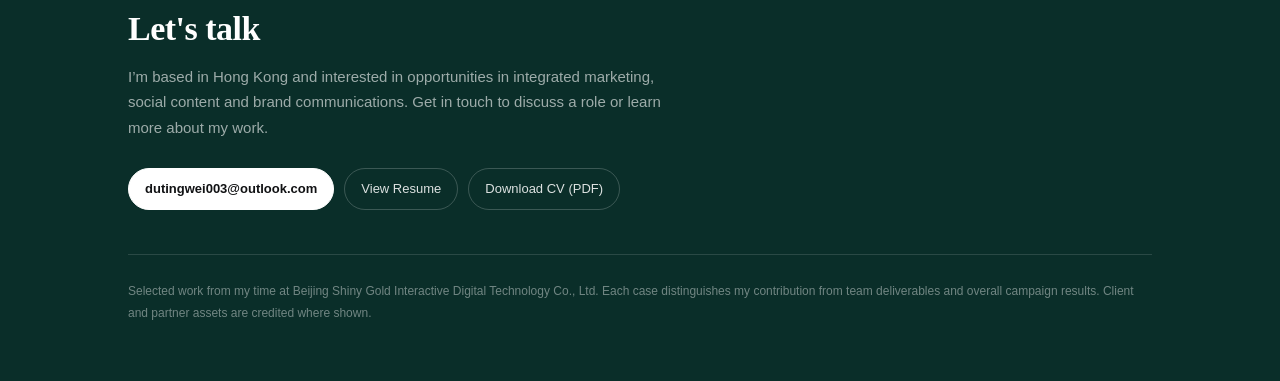
==== commit 2326c4d5: "Update portfolio homepage" ====
--- a/website/index.html
+++ b/website/index.html
@@ -522,7 +522,7 @@
         <p>Account Executive, Brand Business Center. Contributed to integrated campaigns through social content, KOL coordination, vendor liaison and offline activation execution for technology and consumer brands.</p>
       </div>
       <div class="bg-item">
-        <div class="bg-when">Nov 2024 – Jun 2026</div>
+        <div class="bg-when">Jan 2025 – Jun 2026</div>
         <h3>Jingyi Environmental Protection Equipment</h3>
         <p>Social Media Operations Specialist, Sales Department. Created product photography and videos for company channels, produced Douyin content, and handled inbound enquiries for sales follow-up.</p>
       </div>
